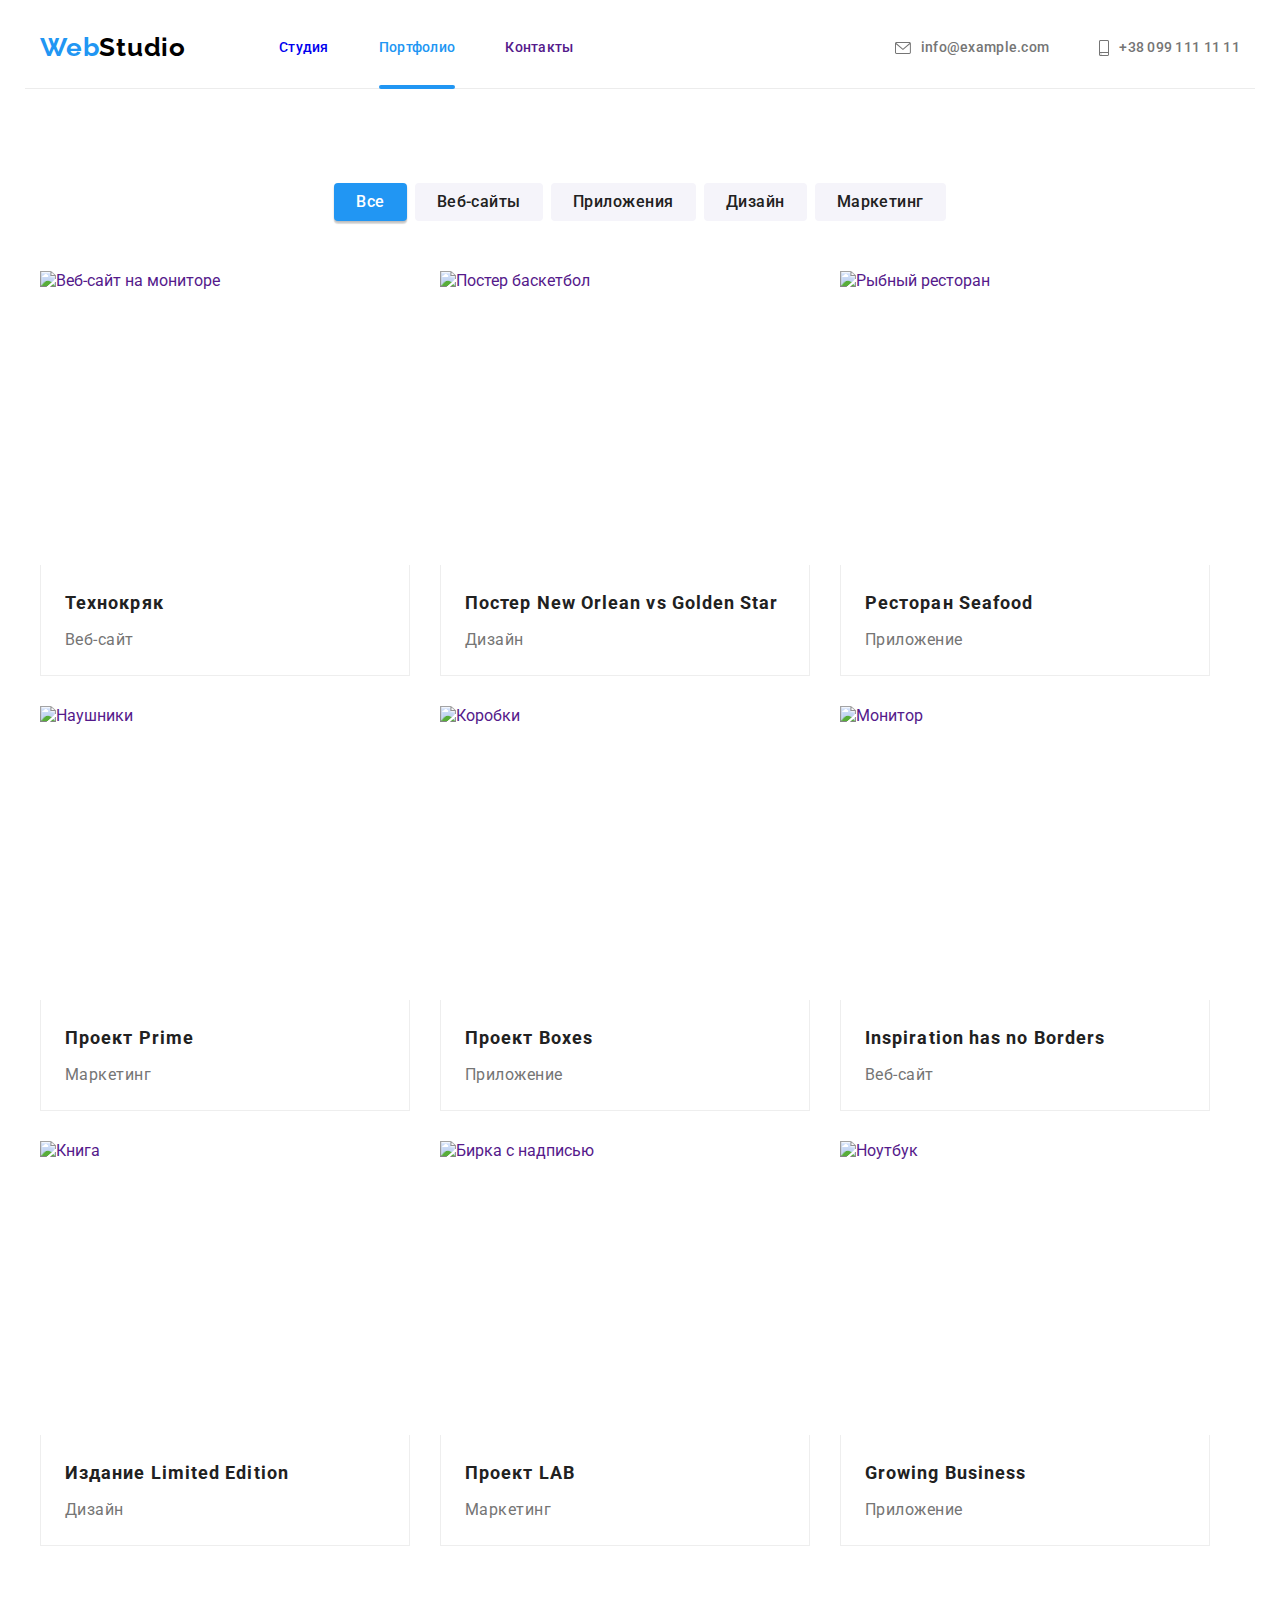
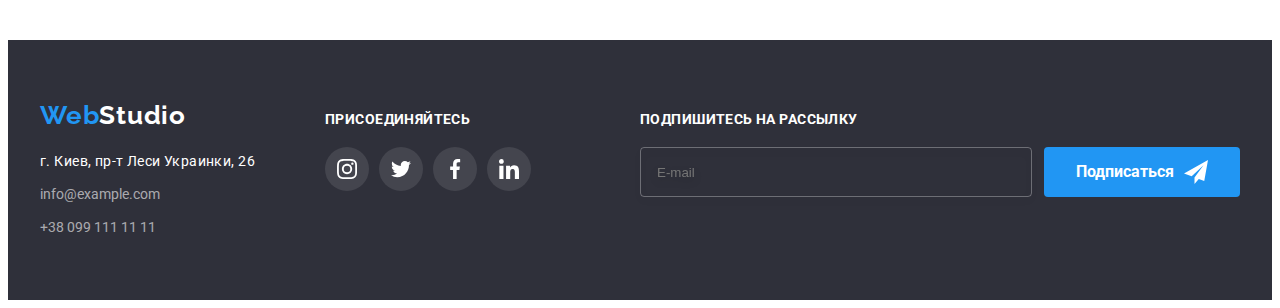
==== portfolio.html @ f3c820cf "add img portfolio" ====
<!DOCTYPE html>
<html lang="ru">
  <head>
    <meta charset="UTF-8" />
    <meta http-equiv="X-UA-Compatible" content="IE=edge" />
    <meta name="viewport" content="width=device-width, initial-scale=1.0" />
    <title>Студия</title>
    <link rel="preconnect" href="https://fonts.googleapis.com" />
    <link rel="preconnect" href="https://fonts.gstatic.com" crossorigin />
    <link
      href="https://fonts.googleapis.com/css2?family=Raleway:wght@700&family=Roboto:wght@400;500;700;900&display=swap"
      rel="stylesheet"
    />
    <link
      rel="stylesheet"
      href="https://cdnjs.cloudflare.com/ajax/libs/modern-normalize/1.1.0/modern-normalize.min.css"
      integrity="sha512-wpPYUAdjBVSE4KJnH1VR1HeZfpl1ub8YT/NKx4PuQ5NmX2tKuGu6U/JRp5y+Y8XG2tV+wKQpNHVUX03MfMFn9Q=="
      crossorigin="anonymous"
      referrerpolicy="no-referrer"
    />
    <link rel="stylesheet" href="./css/main.min.css" />
  </head>
  <body>
    <!-- Header -->

    <header class="header">
      <div class="container header__container">
        <nav class="navigation">
          <a class="logo logo__header link" href=""
            >Web<span class="logo__header--black">Studio</span></a
          >
          <ul class="navigation__list">
            <li class="navigation__item">
              <a class="navigation__link" href="./index.html">Студия</a>
            </li>
            <li class="navigation__item">
              <a class="navigation__link current" href="">Портфолио</a>
            </li>
            <li class="navigation__item"><a class="navigation__link" href="">Контакты</a></li>
          </ul>
        </nav>
        <ul class="contacts list">
          <li class="contacts__item">
            <a class="contacts__link" href="mailto:info@example.com">
              <svg class="contacts__icon" width="16" height="12">
                <use href="./images/sprite.svg#envelope"></use>
              </svg>
              info@example.com</a
            >
          </li>
          <li class="contacts__item">
            <a class="contacts__link" href="tel:+380991111111">
              <svg class="contacts__icon" width="10" height="16">
                <use href="./images/sprite.svg#smartphone"></use>
              </svg>
              +38 099 111 11 11</a
            >
          </li>
        </ul>
        <div class="wrap-mob-menu">
          <svg class="open_mob_menu" width="40" height="40">
            <use href="./images/sprite.svg#open_mob_menu"></use>
          </svg>
        </div>
      </div>
    </header>
    <main>
      <!-- Portfolio -->

      <section class="portfolio section">
        <div class="container">
          <ul class="list list-filter">
            <li class="item"><button class="btn current" type="button">Все</button></li>
            <li class="item"><button class="btn" type="button">Веб-сайты</button></li>
            <li class="item"><button class="btn" type="button">Приложения</button></li>
            <li class="item"><button class="btn" type="button">Дизайн</button></li>
            <li class="item"><button class="btn" type="button">Маркетинг</button></li>
          </ul>
          <ul class="list portfolio-group">
            <li class="item">
              <a class="link" href="">
                <div class="card-overlay">
                  <img
                    src="./images/portfolio-img/tehnokrak.jpg"
                    alt="Веб-сайт на мониторе"
                    width="370"
                    height="294"
                  />
                  <div class="text-overlay">
                    <p class="paragraph">
                      Ресурс предлагает комплексные предложения с разным уровнем функционала и
                      сервисов. Все это позволит посетителю получить исчерпывающие сведения <br />о
                      компании или частном лице.
                    </p>
                  </div>
                </div>
                <div class="subtext">
                  <h3 class="subtitle">Технокряк</h3>
                  <p class="text">Веб-сайт</p>
                </div>
              </a>
            </li>
            <li class="item">
              <a class="link" href="">
                <div class="card-overlay">
                  <img
                    src="./images/portfolio-img/bascet.jpg"
                    alt="Постер баскетбол"
                    width="370"
                    height="294"
                  />
                  <div class="text-overlay">
                    <p class="paragraph">
                      Ресурс предлагает комплексные предложения с разным уровнем функционала и
                      сервисов. Все это позволит посетителю получить исчерпывающие сведения <br />о
                      компании или частном лице.
                    </p>
                  </div>
                </div>
                <div class="subtext">
                  <h3 class="subtitle">Постер <span lang="en">New Orlean vs Golden Star</span></h3>
                  <p class="text">Дизайн</p>
                </div>
              </a>
            </li>
            <li class="item">
              <a class="link" href="">
                <div class="card-overlay">
                  <img
                    src="./images/portfolio-img/seafood.jpg"
                    alt="Рыбный ресторан"
                    width="370"
                    height="294"
                  />
                  <div class="text-overlay">
                    <p class="paragraph">
                      Ресурс предлагает комплексные предложения с разным уровнем функционала и
                      сервисов. Все это позволит посетителю получить исчерпывающие сведения <br />о
                      компании или частном лице.
                    </p>
                  </div>
                </div>
                <div class="subtext">
                  <h3 class="subtitle">Ресторан <span lang="en">Seafood</span></h3>
                  <p class="text">Приложение</p>
                </div>
              </a>
            </li>
            <li class="item">
              <a class="link" href="">
                <div class="card-overlay">
                  <img
                    src="./images/portfolio-img/prime.jpg"
                    alt="Наушники"
                    width="370"
                    height="294"
                  />
                  <div class="text-overlay">
                    <p class="paragraph">
                      Ресурс предлагает комплексные предложения с разным уровнем функционала и
                      сервисов. Все это позволит посетителю получить исчерпывающие сведения <br />о
                      компании или частном лице.
                    </p>
                  </div>
                </div>
                <div class="subtext">
                  <h3 class="subtitle">Проект <span lang="en">Prime</span></h3>
                  <p class="text">Маркетинг</p>
                </div>
              </a>
            </li>
            <li class="item">
              <a class="link" href="">
                <div class="card-overlay">
                  <img
                    src="./images/portfolio-img/boxes.jpg"
                    alt="Коробки"
                    width="370"
                    height="294"
                  />
                  <div class="text-overlay">
                    <p class="paragraph">
                      Ресурс предлагает комплексные предложения с разным уровнем функционала и
                      сервисов. Все это позволит посетителю получить исчерпывающие сведения <br />о
                      компании или частном лице.
                    </p>
                  </div>
                </div>
                <div class="subtext">
                  <h3 class="subtitle">Проект <span lang="en">Boxes</span></h3>
                  <p class="text">Приложение</p>
                </div>
              </a>
            </li>
            <li class="item">
              <a class="link" href="">
                <div class="card-overlay">
                  <img
                    src="./images/portfolio-img/inspiration.jpg"
                    alt="Монитор"
                    width="370"
                    height="294"
                  />
                  <div class="text-overlay">
                    <p class="paragraph">
                      Ресурс предлагает комплексные предложения с разным уровнем функционала и
                      сервисов. Все это позволит посетителю получить исчерпывающие сведения <br />о
                      компании или частном лице.
                    </p>
                  </div>
                </div>
                <div class="subtext">
                  <h3 class="subtitle" lang="en">Inspiration has no Borders</h3>
                  <p class="text">Веб-сайт</p>
                </div>
              </a>
            </li>
            <li class="item">
              <a class="link" href="">
                <div class="card-overlay">
                  <img
                    src="./images/portfolio-img/limited.jpg"
                    alt="Книга"
                    width="370"
                    height="294"
                  />
                  <div class="text-overlay">
                    <p class="paragraph">
                      Ресурс предлагает комплексные предложения с разным уровнем функционала и
                      сервисов. Все это позволит посетителю получить исчерпывающие сведения <br />о
                      компании или частном лице.
                    </p>
                  </div>
                </div>
                <div class="subtext">
                  <h3 class="subtitle">Издание <span lang="en">Limited Edition</span></h3>
                  <p class="text">Дизайн</p>
                </div>
              </a>
            </li>
            <li class="item">
              <a class="link" href="">
                <div class="card-overlay">
                  <img
                    src="./images/portfolio-img/lab.jpg"
                    alt="Бирка с надписью"
                    width="370"
                    height="294"
                  />
                  <div class="text-overlay">
                    <p class="paragraph">
                      Ресурс предлагает комплексные предложения с разным уровнем функционала и
                      сервисов. Все это позволит посетителю получить исчерпывающие сведения <br />о
                      компании или частном лице.
                    </p>
                  </div>
                </div>
                <div class="subtext">
                  <h3 class="subtitle">Проект <span lang="en">LAB</span></h3>
                  <p class="text">Маркетинг</p>
                </div>
              </a>
            </li>
            <li class="item">
              <a class="link" href="">
                <div class="card-overlay">
                  <img
                    src="./images/portfolio-img/growing.jpg"
                    alt="Ноутбук"
                    width="370"
                    height="294"
                  />
                  <div class="text-overlay">
                    <p class="paragraph">
                      Ресурс предлагает комплексные предложения с разным уровнем функционала и
                      сервисов. Все это позволит посетителю получить исчерпывающие сведения <br />о
                      компании или частном лице.
                    </p>
                  </div>
                </div>
                <div class="subtext">
                  <h3 class="subtitle" lang="en">Growing Business</h3>
                  <p class="text">Приложение</p>
                </div>
              </a>
            </li>
          </ul>
        </div>
      </section>
    </main>

    <!-- Footer -->

    <footer class="bottom">
      <div class="container wrap-footer">
        <div class="tablet-container">
          <div class="container-footer">
            <a class="logo link" href="">Web<span class="logo__bottom--white">Studio</span></a>
            <address class="address">
              <p class="text">г. Киев, пр-т Леси Украинки, 26</p>
              <ul class="list">
                <li class="item">
                  <a class="link" href="mailto:info@example.com">info@example.com</a><br />
                </li>
                <li class="item"><a class="link" href="tel:+380991111111">+38 099 111 11 11</a></li>
              </ul>
            </address>
          </div>
          <div class="join">
            <h3 class="text">присоединяйтесь</h3>
            <ul class="socials list">
              <li class="socials-item">
                <a
                  class="socials-link link"
                  href=""
                  target="_blank"
                  rel="noopener noreferrer"
                  aria-label="иконка Instagram"
                >
                  <svg class="socials-icon" width="20" height="20">
                    <use href="./images/sprite.svg#instagram"></use>
                  </svg>
                </a>
              </li>
              <li class="socials-item">
                <a
                  class="socials-link link"
                  href=""
                  target="_blank"
                  rel="noopener noreferrer"
                  aria-label="иконка Twitter"
                >
                  <svg class="socials-icon" width="20" height="20">
                    <use href="./images/sprite.svg#twitter"></use>
                  </svg>
                </a>
              </li>
              <li class="socials-item">
                <a
                  class="socials-link link"
                  href=""
                  target="_blank"
                  rel="noopener noreferrer"
                  aria-label="иконка Facebook"
                >
                  <svg class="socials-icon" width="20" height="20">
                    <use href="./images/sprite.svg#facebook"></use>
                  </svg>
                </a>
              </li>
              <li class="socials-item">
                <a
                  class="socials-link link"
                  href=""
                  target="_blank"
                  rel="noopener noreferrer"
                  aria-label="иконка Linkedin"
                >
                  <svg class="socials-icon" width="20" height="20">
                    <use href="./images/sprite.svg#linkedin"></use>
                  </svg>
                </a>
              </li>
            </ul>
          </div>
        </div>
        <form class="subscription">
          <div class="subscription-group">
            <label for="form-footer-email"
              ><span class="subscription-title">Подпишитесь на рассылку</span></label
            >
            <div class="form-wrap">
              <input
                class="subscription-input"
                type="email"
                name="form-footer-email"
                id="form-footer-email"
                placeholder="E-mail"
              />
              <button class="btn footer-btn" type="submit">
                Подписаться
                <svg class="footer-icon" width="24" height="24">
                  <use href="./images/sprite.svg#send"></use>
                </svg>
              </button>
            </div>
          </div>
        </form>
      </div>
    </footer>
  </body>
</html>
---- css/main.min.css ----
:root{--main-text-color: #212121;--second-text-color: #757575;--footer-text-color: rgba(255, 255, 255, 0.6);--bg-color: #FFFFFF;--hero-bg-color: #2F303A;--footer-bg-color: #2F303A;--bg-color-cards: #F5F4FA;--hero-btn-color: #FFFFFF;--text-btn-color-hover: #FFFFFF;--accent-color: #2196F3;--color-icons: #AFB1B8;--time-func: 250ms cubic-bezier(0.4, 0, 0.2, 1)}.visually-hidden{position:absolute;white-space:nowrap;width:1px;height:1px;overflow:hidden;border:0;padding:0;clip:rect(0 0 0 0);-webkit-clip-path:inset(50%);clip-path:inset(50%);margin:-1px}body{color:var(--main-text-color);background-color:var(--bg-color);font-family:'Roboto', sans-serif}@media screen and (max-width: 1279.98px){.section{padding-top:60px;padding-bottom:60px}}@media screen and (min-width: 1280px){.section{padding-top:94px;padding-bottom:94px}}.container{padding-left:15px;padding-right:15px;margin:0 auto}@media screen and (min-width: 480px){.container{width:480px}}@media screen and (min-width: 768px){.container{width:768px}}@media screen and (min-width: 1280px){.container{width:1200px}}h1,h2,h3,h4,h5,h6,p,ul{margin:0;padding:0}a,.link{text-decoration:none}ul{list-style:none}img{display:block;max-width:100%;height:auto}.logo{display:block;color:var(--accent-color);font-family:'Raleway', sans-serif;font-weight:700;font-size:26px;letter-spacing:0.03em}@media screen and (max-width: 767.98px){.logo{font-size:24px}}.logo__header{padding:24px 0;margin-right:93px}@media screen and (max-width: 767.98px){.logo__header{padding:16px 0;margin-right:0}}.logo__header--black{color:#000000}.logo__bottom--white{color:#FFFFFF}.btn{display:block;margin:0 auto;padding:10px 32px;color:var(--hero-btn-color);background-color:var(--accent-color);font-family:inherit;font-weight:700;font-size:16px;line-height:1.88;border:none;border-radius:4px;cursor:pointer;-webkit-transition:background-color var(--time-func);transition:background-color var(--time-func)}.btn:hover,.btn:focus{background-color:#188CE8}.portfolio .btn{padding:6px 22px;color:currentColor;font-family:inherit;background-color:#F5F4FA;font-weight:500;font-size:16px;line-height:1.62;letter-spacing:0.03em;border:none;border-radius:4px;-webkit-transition:background-color var(--time-func),color var(--time-func),-webkit-box-shadow var(--time-func);transition:background-color var(--time-func),color var(--time-func),-webkit-box-shadow var(--time-func);transition:background-color var(--time-func),color var(--time-func),box-shadow var(--time-func);transition:background-color var(--time-func),color var(--time-func),box-shadow var(--time-func),-webkit-box-shadow var(--time-func)}.portfolio .btn:hover,.portfolio .btn:focus,.btn.current{color:var(--text-btn-color-hover);background-color:var(--accent-color);cursor:pointer;-webkit-box-shadow:0px 3px 1px rgba(0,0,0,0.1),0px 1px 2px rgba(0,0,0,0.08),0px 2px 2px rgba(0,0,0,0.12);box-shadow:0px 3px 1px rgba(0,0,0,0.1),0px 1px 2px rgba(0,0,0,0.08),0px 2px 2px rgba(0,0,0,0.12)}.backdrop{position:fixed;top:0;left:0;width:100%;height:100%;background:rgba(0,0,0,0.2);z-index:10;-webkit-transition:opacity var(--time-func),visibility var(--time-func);transition:opacity var(--time-func),visibility var(--time-func)}.backdrop.is-hidden{opacity:0;pointer-events:none;visibility:hidden}.backdrop.is-hidden .modal-wrapper{-webkit-transform:translate(-50%, -50%) scale(0.8);transform:translate(-50%, -50%) scale(0.8)}.backdrop .modal-wrapper{position:absolute;top:50%;left:50%;width:528px;height:581px;padding:40px;background-color:#FFFFFF;-webkit-box-shadow:0px 1px 3px rgba(0,0,0,0.12),0px 1px 1px rgba(0,0,0,0.14),0px 2px 1px rgba(0,0,0,0.2);box-shadow:0px 1px 3px rgba(0,0,0,0.12),0px 1px 1px rgba(0,0,0,0.14),0px 2px 1px rgba(0,0,0,0.2);border-radius:4px;-webkit-transform:translate(-50%, -50%) scale(1);transform:translate(-50%, -50%) scale(1);-webkit-transition:-webkit-transform var(--time-func);transition:-webkit-transform var(--time-func);transition:transform var(--time-func);transition:transform var(--time-func), -webkit-transform var(--time-func)}.modal-btn{position:absolute;top:8px;right:8px;display:-webkit-box;display:-ms-flexbox;display:flex;-webkit-box-align:center;-ms-flex-align:center;align-items:center;-webkit-box-pack:center;-ms-flex-pack:center;justify-content:center;padding:0;width:30px;height:30px;border-radius:50%;border:1px solid rgba(0,0,0,0.1);background-color:#FFFFFF;cursor:pointer;-webkit-transition:color var(--time-func);transition:color var(--time-func)}.modal-btn:hover,.modal-btn:focus{color:var(--accent-color)}.icon-close{fill:currentColor}.form-title{display:-webkit-box;display:-ms-flexbox;display:flex;-webkit-box-pack:center;-ms-flex-pack:center;justify-content:center;font-weight:700;font-size:20px;line-height:1.15;letter-spacing:0.03em;margin-bottom:12px}.form-modal-group{display:block;position:relative;margin-bottom:10px}.icon-wrapper{position:relative}.form-icon{position:absolute;top:50%;left:12px;top:11px;fill:currentColor;pointer-events:none}.form-modal-label{display:block;margin-bottom:4px;font-weight:400;font-size:12px;line-height:1.17;letter-spacing:0.01em;color:var(--second-text-color)}.form-modal-comment{display:block;margin-bottom:20px}.form-modal-input,.form-modal-textarea{width:100%;height:40px;padding-left:32px;padding-right:10px;border:1px solid rgba(33,33,33,0.2);border-radius:4px;-webkit-transition:border-color var(--time-func);transition:border-color var(--time-func)}.form-modal-input:hover,.form-modal-input:focus,.form-modal-textarea:hover,.form-modal-textarea:focus{border-color:var(--accent-color);cursor:pointer;outline:transparent}.form-modal-input:hover+.form-icon,.form-modal-textarea:hover+.form-icon{fill:var(--accent-color)}.form-modal-input+.form-icon,.form-modal-textarea+.form-icon{-webkit-transition:fill var(--time-func);transition:fill var(--time-func)}.form-modal-textarea{height:120px;resize:none;padding:12px 16px}.form-modal-textarea::-webkit-input-placeholder{font-weight:400;font-size:14px;line-height:1.14;letter-spacing:0.01em;color:rgba(117,117,117,0.5)}.form-modal-textarea:-ms-input-placeholder{font-weight:400;font-size:14px;line-height:1.14;letter-spacing:0.01em;color:rgba(117,117,117,0.5)}.form-modal-textarea::-ms-input-placeholder{font-weight:400;font-size:14px;line-height:1.14;letter-spacing:0.01em;color:rgba(117,117,117,0.5)}.form-modal-textarea::placeholder{font-weight:400;font-size:14px;line-height:1.14;letter-spacing:0.01em;color:rgba(117,117,117,0.5)}.checkbox-group{display:-webkit-box;display:-ms-flexbox;display:flex;margin-bottom:30px;-webkit-box-align:center;-ms-flex-align:center;align-items:center;-webkit-box-pack:center;-ms-flex-pack:center;justify-content:center;cursor:pointer}.form-modal-agree{font-weight:400;font-size:14px;line-height:1.71;letter-spacing:0.03em;color:var(--second-text-color);cursor:pointer}.custom-check{width:16px;height:15px;display:-webkit-box;display:-ms-flexbox;display:flex;-webkit-box-align:center;-ms-flex-align:center;align-items:center;-webkit-box-pack:center;-ms-flex-pack:center;justify-content:center;margin-right:7px;outline:2px solid var(--main-text-color);outline-offset:-2px;border-radius:4px;-webkit-transition:background-color var(--time-func),outline var(--time-func);transition:background-color var(--time-func),outline var(--time-func)}.check-standard+.custom-check .check-icon{opacity:0;-webkit-transition:opacity var(--time-func);transition:opacity var(--time-func);fill:#FFFFFF}.check-standard:checked+.custom-check{background-color:var(--accent-color);outline-color:var(--accent-color)}.check-standard:checked+.custom-check .check-icon{opacity:1}.check-standard:focus+.custom-check{outline-color:var(--accent-color)}.check-standard:focus:checked+.custom-check{outline-color:var(--main-text-color)}.agree-href{color:var(--accent-color);-webkit-text-decoration-line:underline;text-decoration-line:underline}.modal-form .form-btn{padding:10px 55px}.socials{display:-webkit-box;display:-ms-flexbox;display:flex;-webkit-box-pack:center;-ms-flex-pack:center;justify-content:center;-webkit-box-align:center;-ms-flex-align:center;align-items:center}.socials-link{display:-webkit-box;display:-ms-flexbox;display:flex;-webkit-box-align:center;-ms-flex-align:center;align-items:center;-webkit-box-pack:center;-ms-flex-pack:center;justify-content:center;width:44px;height:44px;border-radius:50%;color:var(--color-icons);-webkit-transition:color var(--time-func),background-color var(--time-func);transition:color var(--time-func),background-color var(--time-func)}.socials-link:hover,.socials-link:focus{color:var(--text-btn-color-hover);background-color:var(--accent-color)}.socials-icon{fill:currentColor}.socials-item:not(:last-child){margin-right:10px}.navigation,.contacts{display:-webkit-box;display:-ms-flexbox;display:flex}.navigation__list{display:-webkit-box;display:-ms-flexbox;display:flex;padding-left:0;-webkit-box-align:center;-ms-flex-align:center;align-items:center}@media screen and (max-width: 767.98px){.navigation__list{display:none}}.header__container{display:-webkit-box;display:-ms-flexbox;display:flex;border-bottom:1px solid #ECECEC}.navigation__item,.contacts__item{display:block;padding:32px 0;margin:0;color:currentColor;font-weight:500;font-size:14px;line-height:1.14;letter-spacing:0.02em;-webkit-transition:color var(--time-func);transition:color var(--time-func)}.navigation__item:not(:last-child){margin-right:50px}.contacts{margin-left:auto;-webkit-box-align:center;-ms-flex-align:center;align-items:center}@media screen and (max-width: 767.98px){.contacts{display:none}}@media screen and (min-width: 768px) and (max-width: 1279.98px){.contacts{display:block;padding:15px 0}}@media screen and (min-width: 1280px){.contacts__item:first-child{margin-right:50px}}.navigation__link:hover,.navigation__link:focus,.contacts__link:hover,.contacts__link:focus{color:var(--accent-color)}.navigation__item:hover .navigation__link{color:var(--accent-color)}.navigation__item{position:relative}.navigation__link.current{color:var(--accent-color)}.navigation__link.current::after{display:block;content:'';width:100%;height:4px;border-radius:2px;position:absolute;left:0;bottom:-1px;background-color:var(--accent-color)}.contacts__link{display:-webkit-box;display:-ms-flexbox;display:flex;-webkit-box-align:center;-ms-flex-align:center;align-items:center;color:var(--second-text-color)}.contacts__icon{fill:currentColor;margin-right:10px}@media screen and (max-width: 767.98px){.wrap-mob-menu{display:-webkit-box;display:-ms-flexbox;display:flex;-webkit-box-pack:center;-ms-flex-pack:center;justify-content:center;-webkit-box-align:center;-ms-flex-align:center;align-items:center;margin-left:auto}}@media screen and (min-width: 768px){.wrap-mob-menu{display:none}}@media screen and (min-width: 768px) and (max-width: 1279.98px){.wrap-mob-menu{display:none}}@media screen and (min-width: 768px) and (max-width: 1279.98px){.contacts__item{font-size:12px;line-height:1.16;padding:5px 0}}.hero{padding:118px 0;background-color:var(--hero-bg-color);background-repeat:no-repeat;background-position:center;background-size:cover;background-image:-webkit-gradient(linear, left top, left bottom, from(rgba(47,48,58,0.4)), to(rgba(47,48,58,0.4))),url(../images/mainpage-img/main-bg_small.jpg);background-image:linear-gradient(rgba(47,48,58,0.4), rgba(47,48,58,0.4)),url(../images/mainpage-img/main-bg_small.jpg)}@media (min-device-pixel-ratio: 2), (-webkit-min-device-pixel-ratio: 2), (min-resolution: 192dpi), (min-resolution: 2dppx){.hero{background-image:-webkit-gradient(linear, left top, left bottom, from(rgba(47,48,58,0.4)), to(rgba(47,48,58,0.4))),url(../images/mainpage-img/main-bg_small@2x.jpg);background-image:linear-gradient(rgba(47,48,58,0.4), rgba(47,48,58,0.4)),url(../images/mainpage-img/main-bg_small@2x.jpg)}}@media screen and (min-width: 768px){.hero{background-image:-webkit-gradient(linear, left top, left bottom, from(rgba(47,48,58,0.4)), to(rgba(47,48,58,0.4))),url(../images/mainpage-img/main-bg_middle.jpg);background-image:linear-gradient(rgba(47,48,58,0.4), rgba(47,48,58,0.4)),url(../images/mainpage-img/main-bg_middle.jpg)}}@media screen and (min-width: 768px) and (min-device-pixel-ratio: 2), screen and (min-width: 768px) and (-webkit-min-device-pixel-ratio: 2), screen and (min-width: 768px) and (min-resolution: 192dpi), screen and (min-width: 768px) and (min-resolution: 2dppx){.hero{background-image:-webkit-gradient(linear, left top, left bottom, from(rgba(47,48,58,0.4)), to(rgba(47,48,58,0.4))),url(../images/mainpage-img/main-bg_middle@2x.jpg);background-image:linear-gradient(rgba(47,48,58,0.4), rgba(47,48,58,0.4)),url(../images/mainpage-img/main-bg_middle@2x.jpg)}}@media screen and (min-width: 1280px){.hero{padding:200px 0;max-width:1600px;max-height:600px;background-image:-webkit-gradient(linear, left top, left bottom, from(rgba(47,48,58,0.4)), to(rgba(47,48,58,0.4))),url(../images/mainpage-img/main-bg_large.jpg);background-image:linear-gradient(rgba(47,48,58,0.4), rgba(47,48,58,0.4)),url(../images/mainpage-img/main-bg_large.jpg)}}@media screen and (min-width: 1280px) and (min-device-pixel-ratio: 2), screen and (min-width: 1280px) and (-webkit-min-device-pixel-ratio: 2), screen and (min-width: 1280px) and (min-resolution: 192dpi), screen and (min-width: 1280px) and (min-resolution: 2dppx){.hero{background-image:-webkit-gradient(linear, left top, left bottom, from(rgba(47,48,58,0.4)), to(rgba(47,48,58,0.4))),url(../images/mainpage-img/main-bg_large@2x.jpg);background-image:linear-gradient(rgba(47,48,58,0.4), rgba(47,48,58,0.4)),url(../images/mainpage-img/main-bg_large@2x.jpg)}}.hero .title{max-width:360px;margin:0 auto;margin-bottom:30px;color:#ffffff;text-transform:uppercase;font-weight:900;font-size:26px;line-height:1.62;text-align:center;letter-spacing:0.06em}@media screen and (min-width: 1280px){.hero .title{max-width:696px;font-size:44px;line-height:1.36}}@media screen and (min-width: 768px){.peculiarities__group{display:-webkit-box;display:-ms-flexbox;display:flex;margin:-15px}}@media screen and (min-width: 768px) and (max-width: 1279.98px){.peculiarities__group{-ms-flex-wrap:wrap;flex-wrap:wrap}}@media screen and (max-width: 767.98px){.peculiarities__item:not(:last-child){margin-bottom:30px}}@media screen and (min-width: 480px){.peculiarities__item{width:100%}}@media screen and (min-width: 768px){.peculiarities__item{-ms-flex-preferred-size:calc((100% - 4 * 15px) / 2);flex-basis:calc((100% - 4 * 15px) / 2);margin:15px}}.peculiarities__title{margin-bottom:10px;font-weight:700;font-size:14px;line-height:1.14;letter-spacing:0.03em;text-transform:uppercase}@media screen and (max-width: 767.98px){.peculiarities__title{text-align:center}}.peculiarities__text{color:var(--second-text-color);font-size:14px;line-height:1.71;letter-spacing:0.03em}.peculiarities__icon-container{display:-webkit-box;display:-ms-flexbox;display:flex;-webkit-box-align:center;-ms-flex-align:center;align-items:center;-webkit-box-pack:center;-ms-flex-pack:center;justify-content:center;height:120px;background-color:var(--bg-color-cards);margin-bottom:30px;border-radius:4px}.what-doing{padding-top:0}@media screen and (max-width: 1279.98px){.what-doing{display:none}}.what-doing__group{display:-webkit-box;display:-ms-flexbox;display:flex}.what-doing__img{display:block;max-width:100%;height:auto}.what-doing__item{position:relative}.what-doing__item:not(:last-child){margin-right:30px}.what-doing__title{margin-bottom:50px;font-weight:700;font-size:36px;line-height:1.17;text-align:center;letter-spacing:0.03em}.what-doing__label{display:-webkit-box;display:-ms-flexbox;display:flex;position:absolute;-webkit-box-pack:center;-ms-flex-pack:center;justify-content:center;width:100%;left:0;bottom:0;font-weight:700;font-size:14px;line-height:1.14;letter-spacing:0.03em;text-transform:uppercase;color:#FFFFFF;padding:27px 0;background:rgba(47,48,58,0.8)}.team{background-color:var(--bg-color-cards)}@media screen and (min-width: 768px){.team-group{display:-webkit-box;display:-ms-flexbox;display:flex;-ms-flex-wrap:wrap;flex-wrap:wrap;margin:-15px}}.team-group .item{background-color:#ffffff;border-radius:0px 0px 4px 4px;-webkit-box-shadow:0px 1px 3px rgba(0,0,0,0.12),0px 1px 1px rgba(0,0,0,0.14),0px 2px 1px rgba(0,0,0,0.2);box-shadow:0px 1px 3px rgba(0,0,0,0.12),0px 1px 1px rgba(0,0,0,0.14),0px 2px 1px rgba(0,0,0,0.2)}@media screen and (max-width: 767.98px){.team-group .item:not(:last-child){margin-bottom:60px}}@media screen and (min-width: 768px){.team-group .item{-ms-flex-preferred-size:calc((100% - 4 * 15px) / 2);flex-basis:calc((100% - 4 * 15px) / 2);margin:15px}}@media screen and (min-width: 1280px){.team-group .item{-ms-flex-preferred-size:calc((100% - 8 * 15px) / 4);flex-basis:calc((100% - 8 * 15px) / 4);margin:15px}}.team .title,.customers__title{font-weight:700;font-size:28px;line-height:1.17;text-align:center;letter-spacing:0.03em;margin-bottom:30px}@media screen and (min-width: 1280px){.team .title,.customers__title{font-size:36px;margin-bottom:50px}}.team .subtitle{margin-bottom:10px;font-weight:500;font-size:16px;line-height:1.19;text-align:center;letter-spacing:0.03em}.team .text{color:var(--second-text-color);font-size:16px;text-align:center;line-height:1.19;margin-bottom:16px}.team .subtext{padding:30px 15px}@media screen and (max-width: 1279.98px){.team .subtext{padding-bottom:24px}}.customers__list{display:-webkit-box;display:-ms-flexbox;display:flex;margin:-15px}@media screen and (max-width: 1279.98px){.customers__list{-ms-flex-wrap:wrap;flex-wrap:wrap}}.customers__item{height:92px;-ms-flex-preferred-size:calc((100% - 4 * 15px) / 2);flex-basis:calc((100% - 4 * 15px) / 2);margin:15px}@media screen and (min-width: 768px){.customers__item{-ms-flex-preferred-size:calc((100% - 6 * 15px) / 3);flex-basis:calc((100% - 6 * 15px) / 3)}}.customers__link{width:100%;height:100%;display:-webkit-box;display:-ms-flexbox;display:flex;-webkit-box-align:center;-ms-flex-align:center;align-items:center;-webkit-box-pack:center;-ms-flex-pack:center;justify-content:center;border:1px solid var(--color-icons);border-radius:4px;color:var(--color-icons);-webkit-transition:color var(--time-func),border-color var(--time-func);transition:color var(--time-func),border-color var(--time-func)}.customers__link:hover,.customers__link:focus{color:var(--accent-color);border-color:var(--accent-color)}.customers__icon{fill:currentColor}.bottom{background-color:var(--footer-bg-color);padding:60px 0}.bottom .logo{margin-bottom:20px}@media screen and (max-width: 1279.98px){.bottom .logo{text-align:center}}.bottom .text{margin-bottom:9px;color:#FFFFFF;font-size:14px;line-height:1.71;letter-spacing:0.03em}.address{font-style:normal}@media screen and (max-width: 1279.98px){.address .text{text-align:center}.address .item{text-align:center}}.address .item:first-child{margin-bottom:9px}.address .link{color:var(--footer-text-color);font-size:14px;line-height:1.7;-webkit-transition:color var(--time-func);transition:color var(--time-func)}.address .link:hover,.address .link:focus{color:var(--accent-color)}@media screen and (max-width: 1279.98px){.container-footer{margin-bottom:60px}}@media screen and (min-width: 1280px){.container-footer{margin-right:70px}}@media screen and (min-width: 768px){.tablet-container{display:-webkit-box;display:-ms-flexbox;display:flex;-ms-flex-pack:distribute;justify-content:space-around;-webkit-box-align:baseline;-ms-flex-align:baseline;align-items:baseline}}@media screen and (max-width: 1279.98px){.join{margin-bottom:60px}}@media screen and (min-width: 1280px){.join{margin-right:auto}}@media screen and (min-width: 1280px){.wrap-footer{display:-webkit-box;display:-ms-flexbox;display:flex;-webkit-box-align:baseline;-ms-flex-align:baseline;align-items:baseline;-webkit-box-pack:justify;-ms-flex-pack:justify;justify-content:space-between}}.join .text,.subscription-title{font-weight:700;font-size:14px;line-height:16px;letter-spacing:0.03em;text-transform:uppercase;margin-bottom:20px;color:#FFFFFF}@media screen and (max-width: 1279.98px){.join .text,.subscription-title{text-align:center}}.bottom .socials-link{background-color:rgba(255,255,255,0.1);color:#FFFFFF;-webkit-transition:background-color var(--time-func);transition:background-color var(--time-func)}.bottom .socials-link:hover,.bottom .socials-link:focus{background-color:var(--accent-color)}.subscription-title{display:block}@media screen and (min-width: 1280px){.form-wrap{display:-webkit-box;display:-ms-flexbox;display:flex}}.subscription-input{padding:15px 16px;width:100%;background-color:transparent;color:#FFFFFF;border:1px solid rgba(255,255,255,0.3);-webkit-filter:drop-shadow(0px 4px 4px rgba(0,0,0,0.15));filter:drop-shadow(0px 4px 4px rgba(0,0,0,0.15));border-radius:4px}@media screen and (max-width: 1279.98px){.subscription-input{margin-bottom:20px}}@media screen and (min-width: 768px) and (max-width: 1279.98px){.subscription-input{width:450px;display:block;margin-left:auto;margin-right:auto}}@media screen and (min-width: 1280px){.subscription-input{width:358px;margin-right:12px;margin-bottom:0}}.footer-btn{display:-webkit-box;display:-ms-flexbox;display:flex;-webkit-box-align:center;-ms-flex-align:center;align-items:center}.footer-icon{margin-left:10px;fill:currentColor}.list-filter{display:-webkit-box;display:-ms-flexbox;display:flex;-webkit-box-align:center;-ms-flex-align:center;align-items:center;-webkit-box-pack:center;-ms-flex-pack:center;justify-content:center;margin-bottom:50px}.list-filter .item:not(:last-child){margin-right:8px}.portfolio-group{display:-webkit-box;display:-ms-flexbox;display:flex;-ms-flex-wrap:wrap;flex-wrap:wrap}.portfolio-group .item{width:370px}.portfolio-group .item:not(:nth-child(3n)){margin-right:30px}.portfolio-group .item:nth-child(-n+6){margin-bottom:30px}.portfolio-group img{display:block;max-width:100%;height:auto}.portfolio-group .link{display:block;-webkit-transition:-webkit-box-shadow var(--time-func);transition:-webkit-box-shadow var(--time-func);transition:box-shadow var(--time-func);transition:box-shadow var(--time-func), -webkit-box-shadow var(--time-func)}.portfolio-group .link:hover,.portfolio-group .link:focus{-webkit-box-shadow:0px 1px 1px rgba(0,0,0,0.12),0px 4px 4px rgba(0,0,0,0.06),1px 4px 6px rgba(0,0,0,0.16);box-shadow:0px 1px 1px rgba(0,0,0,0.12),0px 4px 4px rgba(0,0,0,0.06),1px 4px 6px rgba(0,0,0,0.16)}.portfolio-group .link:hover .text-overlay,.portfolio-group .link:focus .text-overlay{-webkit-transform:translateY(-100%);transform:translateY(-100%)}.portfolio .subtext{padding:20px 24px;border:1px solid #EEEEEE;border-top:none}.portfolio .subtitle{margin-bottom:4px;color:var(--main-text-color);font-weight:700;font-size:18px;line-height:2;letter-spacing:0.06em}.portfolio .text{color:var(--second-text-color);line-height:1.88;letter-spacing:0.03em}.card-overlay{position:relative;overflow:hidden}.text-overlay{position:absolute;width:100%;height:100%;padding:63px 24px;background:rgba(33,150,243,0.9);-webkit-transition:-webkit-transform var(--time-func);transition:-webkit-transform var(--time-func);transition:transform var(--time-func);transition:transform var(--time-func), -webkit-transform var(--time-func)}.paragraph{font-weight:400;font-size:18px;line-height:1.56;letter-spacing:0.03em;color:#FFFFFF}
/*# sourceMappingURL=main.min.css.map */
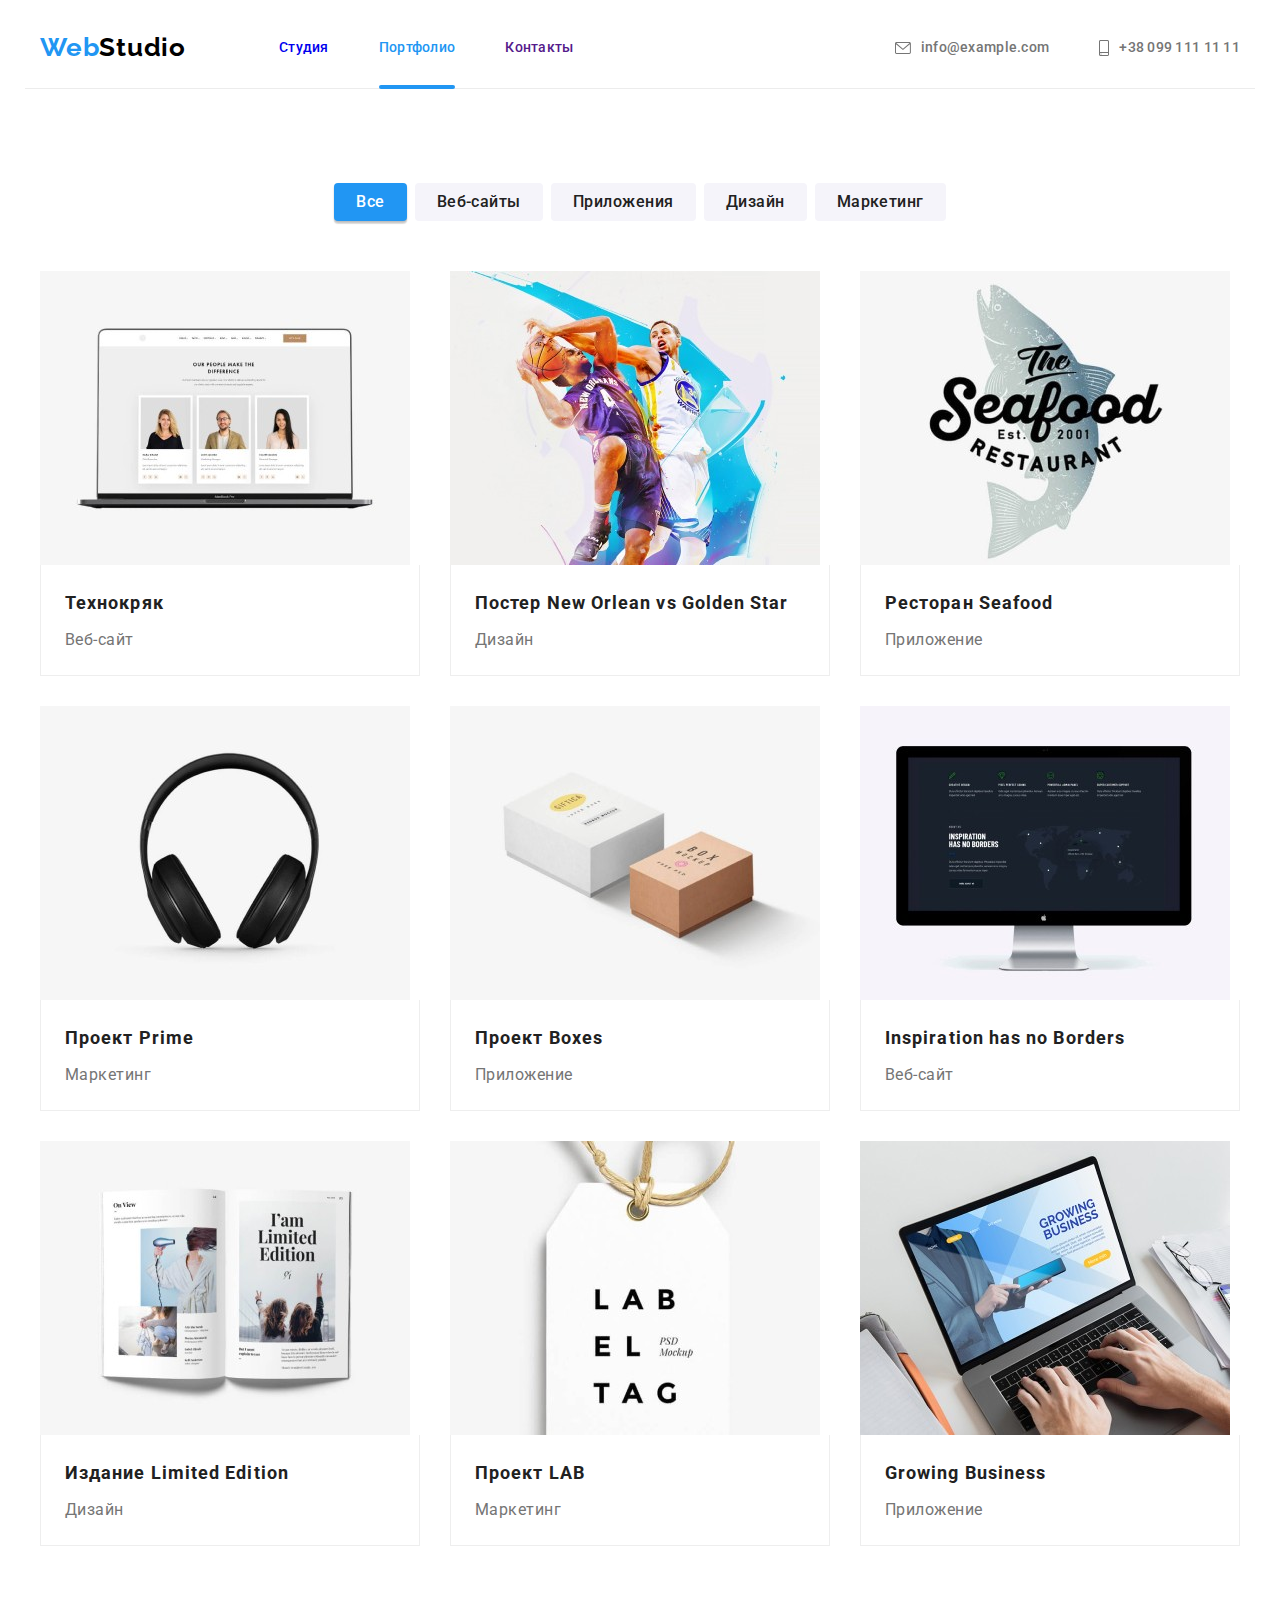
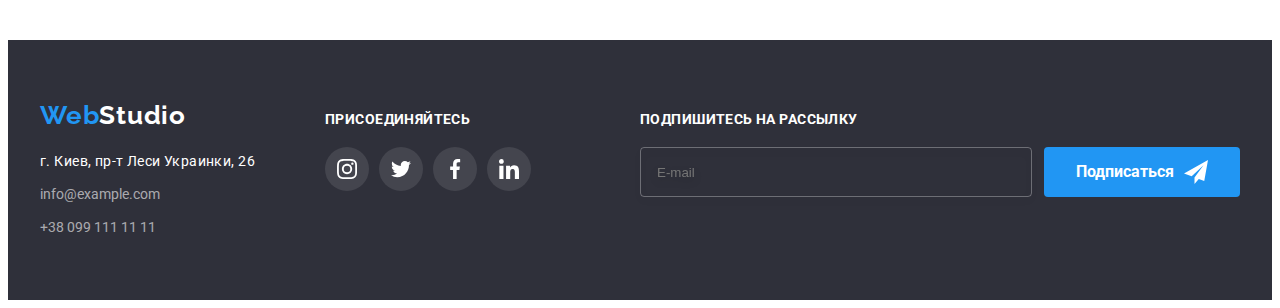
==== commit 7c7c5c36: "add mq portfolio" ====
--- a/portfolio.html
+++ b/portfolio.html
@@ -80,12 +80,36 @@
             <li class="item">
               <a class="link" href="">
                 <div class="card-overlay">
-                  <img
-                    src="./images/portfolio-img/tehnokrak.jpg"
-                    alt="Веб-сайт на мониторе"
-                    width="370"
-                    height="294"
-                  />
+                  <picture>
+                    <source
+                      media="(min-width: 1280px)"
+                      srcset="
+                        ./images/portfolio-img/portfolio_card1_large.jpg    1x,
+                        ./images/portfolio-img/portfolio_card1_large@2x.jpg 2x
+                      "
+                      type="image/jpg"
+                    />
+                    <source
+                      media="(min-width: 768px)"
+                      srcset="
+                        ./images/portfolio-img/portfolio_card1_middle.jpg    1x,
+                        ./images/portfolio-img/portfolio_card1_middle@2x.jpg 2x
+                      "
+                      type="image/jpg"
+                    />
+                    <source
+                      media="(max-width: 767px)"
+                      srcset="
+                        ./images/portfolio-img/portfolio_card1_small.jpg    1x,
+                        ./images/portfolio-img/portfolio_card1_small@2x.jpg 2x
+                      "
+                      type="image/jpg"
+                    />
+                    <img
+                      src="./images/portfolio-img/portfolio_card1_small.jpg"
+                      alt="Веб-сайт на мониторе"
+                    />
+                  </picture>
                   <div class="text-overlay">
                     <p class="paragraph">
                       Ресурс предлагает комплексные предложения с разным уровнем функционала и
@@ -103,12 +127,36 @@
             <li class="item">
               <a class="link" href="">
                 <div class="card-overlay">
-                  <img
-                    src="./images/portfolio-img/bascet.jpg"
-                    alt="Постер баскетбол"
-                    width="370"
-                    height="294"
-                  />
+                  <picture>
+                    <source
+                      media="(min-width: 1280px)"
+                      srcset="
+                        ./images/portfolio-img/portfolio_card2_large.jpg    1x,
+                        ./images/portfolio-img/portfolio_card2_large@2x.jpg 2x
+                      "
+                      type="image/jpg"
+                    />
+                    <source
+                      media="(min-width: 768px)"
+                      srcset="
+                        ./images/portfolio-img/portfolio_card2_middle.jpg    1x,
+                        ./images/portfolio-img/portfolio_card2_middle@2x.jpg 2x
+                      "
+                      type="image/jpg"
+                    />
+                    <source
+                      media="(max-width: 767px)"
+                      srcset="
+                        ./images/portfolio-img/portfolio_card2_small.jpg    1x,
+                        ./images/portfolio-img/portfolio_card2_small@2x.jpg 2x
+                      "
+                      type="image/jpg"
+                    />
+                    <img
+                      src="./images/portfolio-img/portfolio_card2_small.jpg"
+                      alt="Постер баскетбол"
+                    />
+                  </picture>
                   <div class="text-overlay">
                     <p class="paragraph">
                       Ресурс предлагает комплексные предложения с разным уровнем функционала и
@@ -126,12 +174,36 @@
             <li class="item">
               <a class="link" href="">
                 <div class="card-overlay">
-                  <img
-                    src="./images/portfolio-img/seafood.jpg"
-                    alt="Рыбный ресторан"
-                    width="370"
-                    height="294"
-                  />
+                  <picture>
+                    <source
+                      media="(min-width: 1280px)"
+                      srcset="
+                        ./images/portfolio-img/portfolio_card3_large.jpg    1x,
+                        ./images/portfolio-img/portfolio_card3_large@2x.jpg 2x
+                      "
+                      type="image/jpg"
+                    />
+                    <source
+                      media="(min-width: 768px)"
+                      srcset="
+                        ./images/portfolio-img/portfolio_card3_middle.jpg    1x,
+                        ./images/portfolio-img/portfolio_card3_middle@2x.jpg 2x
+                      "
+                      type="image/jpg"
+                    />
+                    <source
+                      media="(max-width: 767px)"
+                      srcset="
+                        ./images/portfolio-img/portfolio_card3_small.jpg    1x,
+                        ./images/portfolio-img/portfolio_card3_small@2x.jpg 2x
+                      "
+                      type="image/jpg"
+                    />
+                    <img
+                      src="./images/portfolio-img/portfolio_card3_small.jpg"
+                      alt="Рыбный ресторан"
+                    />
+                  </picture>
                   <div class="text-overlay">
                     <p class="paragraph">
                       Ресурс предлагает комплексные предложения с разным уровнем функционала и
@@ -149,12 +221,33 @@
             <li class="item">
               <a class="link" href="">
                 <div class="card-overlay">
-                  <img
-                    src="./images/portfolio-img/prime.jpg"
-                    alt="Наушники"
-                    width="370"
-                    height="294"
-                  />
+                  <picture>
+                    <source
+                      media="(min-width: 1280px)"
+                      srcset="
+                        ./images/portfolio-img/portfolio_card4_large.jpg    1x,
+                        ./images/portfolio-img/portfolio_card4_large@2x.jpg 2x
+                      "
+                      type="image/jpg"
+                    />
+                    <source
+                      media="(min-width: 768px)"
+                      srcset="
+                        ./images/portfolio-img/portfolio_card4_middle.jpg    1x,
+                        ./images/portfolio-img/portfolio_card4_middle@2x.jpg 2x
+                      "
+                      type="image/jpg"
+                    />
+                    <source
+                      media="(max-width: 767px)"
+                      srcset="
+                        ./images/portfolio-img/portfolio_card4_small.jpg    1x,
+                        ./images/portfolio-img/portfolio_card4_small@2x.jpg 2x
+                      "
+                      type="image/jpg"
+                    />
+                    <img src="./images/portfolio-img/portfolio_card4_small.jpg" alt="Наушники" />
+                  </picture>
                   <div class="text-overlay">
                     <p class="paragraph">
                       Ресурс предлагает комплексные предложения с разным уровнем функционала и
@@ -172,12 +265,33 @@
             <li class="item">
               <a class="link" href="">
                 <div class="card-overlay">
-                  <img
-                    src="./images/portfolio-img/boxes.jpg"
-                    alt="Коробки"
-                    width="370"
-                    height="294"
-                  />
+                  <picture>
+                    <source
+                      media="(min-width: 1280px)"
+                      srcset="
+                        ./images/portfolio-img/portfolio_card5_large.jpg    1x,
+                        ./images/portfolio-img/portfolio_card5_large@2x.jpg 2x
+                      "
+                      type="image/jpg"
+                    />
+                    <source
+                      media="(min-width: 768px)"
+                      srcset="
+                        ./images/portfolio-img/portfolio_card5_middle.jpg    1x,
+                        ./images/portfolio-img/portfolio_card5_middle@2x.jpg 2x
+                      "
+                      type="image/jpg"
+                    />
+                    <source
+                      media="(max-width: 767px)"
+                      srcset="
+                        ./images/portfolio-img/portfolio_card5_small.jpg    1x,
+                        ./images/portfolio-img/portfolio_card5_small@2x.jpg 2x
+                      "
+                      type="image/jpg"
+                    />
+                    <img src="./images/portfolio-img/portfolio_card5_small.jpg" alt="Коробки" />
+                  </picture>
                   <div class="text-overlay">
                     <p class="paragraph">
                       Ресурс предлагает комплексные предложения с разным уровнем функционала и
@@ -195,12 +309,33 @@
             <li class="item">
               <a class="link" href="">
                 <div class="card-overlay">
-                  <img
-                    src="./images/portfolio-img/inspiration.jpg"
-                    alt="Монитор"
-                    width="370"
-                    height="294"
-                  />
+                  <picture>
+                    <source
+                      media="(min-width: 1280px)"
+                      srcset="
+                        ./images/portfolio-img/portfolio_card6_large.jpg    1x,
+                        ./images/portfolio-img/portfolio_card6_large@2x.jpg 2x
+                      "
+                      type="image/jpg"
+                    />
+                    <source
+                      media="(min-width: 768px)"
+                      srcset="
+                        ./images/portfolio-img/portfolio_card6_middle.jpg    1x,
+                        ./images/portfolio-img/portfolio_card6_middle@2x.jpg 2x
+                      "
+                      type="image/jpg"
+                    />
+                    <source
+                      media="(max-width: 767px)"
+                      srcset="
+                        ./images/portfolio-img/portfolio_card6_small.jpg    1x,
+                        ./images/portfolio-img/portfolio_card6_small@2x.jpg 2x
+                      "
+                      type="image/jpg"
+                    />
+                    <img src="./images/portfolio-img/portfolio_card6_small.jpg" alt="Монитор" />
+                  </picture>
                   <div class="text-overlay">
                     <p class="paragraph">
                       Ресурс предлагает комплексные предложения с разным уровнем функционала и
@@ -218,12 +353,33 @@
             <li class="item">
               <a class="link" href="">
                 <div class="card-overlay">
-                  <img
-                    src="./images/portfolio-img/limited.jpg"
-                    alt="Книга"
-                    width="370"
-                    height="294"
-                  />
+                  <picture>
+                    <source
+                      media="(min-width: 1280px)"
+                      srcset="
+                        ./images/portfolio-img/portfolio_card7_large.jpg    1x,
+                        ./images/portfolio-img/portfolio_card7_large@2x.jpg 2x
+                      "
+                      type="image/jpg"
+                    />
+                    <source
+                      media="(min-width: 768px)"
+                      srcset="
+                        ./images/portfolio-img/portfolio_card7_middle.jpg    1x,
+                        ./images/portfolio-img/portfolio_card7_middle@2x.jpg 2x
+                      "
+                      type="image/jpg"
+                    />
+                    <source
+                      media="(max-width: 767px)"
+                      srcset="
+                        ./images/portfolio-img/portfolio_card7_small.jpg    1x,
+                        ./images/portfolio-img/portfolio_card7_small@2x.jpg 2x
+                      "
+                      type="image/jpg"
+                    />
+                    <img src="./images/portfolio-img/portfolio_card7_small.jpg" alt="Книга" />
+                  </picture>
                   <div class="text-overlay">
                     <p class="paragraph">
                       Ресурс предлагает комплексные предложения с разным уровнем функционала и
@@ -241,12 +397,36 @@
             <li class="item">
               <a class="link" href="">
                 <div class="card-overlay">
-                  <img
-                    src="./images/portfolio-img/lab.jpg"
-                    alt="Бирка с надписью"
-                    width="370"
-                    height="294"
-                  />
+                  <picture>
+                    <source
+                      media="(min-width: 1280px)"
+                      srcset="
+                        ./images/portfolio-img/portfolio_card8_large.jpg    1x,
+                        ./images/portfolio-img/portfolio_card8_large@2x.jpg 2x
+                      "
+                      type="image/jpg"
+                    />
+                    <source
+                      media="(min-width: 768px)"
+                      srcset="
+                        ./images/portfolio-img/portfolio_card8_middle.jpg    1x,
+                        ./images/portfolio-img/portfolio_card8_middle@2x.jpg 2x
+                      "
+                      type="image/jpg"
+                    />
+                    <source
+                      media="(max-width: 767px)"
+                      srcset="
+                        ./images/portfolio-img/portfolio_card8_small.jpg    1x,
+                        ./images/portfolio-img/portfolio_card8_small@2x.jpg 2x
+                      "
+                      type="image/jpg"
+                    />
+                    <img
+                      src="./images/portfolio-img/portfolio_card8_small.jpg"
+                      alt="Бирка с надписью"
+                    />
+                  </picture>
                   <div class="text-overlay">
                     <p class="paragraph">
                       Ресурс предлагает комплексные предложения с разным уровнем функционала и
@@ -264,12 +444,33 @@
             <li class="item">
               <a class="link" href="">
                 <div class="card-overlay">
-                  <img
-                    src="./images/portfolio-img/growing.jpg"
-                    alt="Ноутбук"
-                    width="370"
-                    height="294"
-                  />
+                  <picture>
+                    <source
+                      media="(min-width: 1280px)"
+                      srcset="
+                        ./images/portfolio-img/portfolio_card9_large.jpg    1x,
+                        ./images/portfolio-img/portfolio_card9_large@2x.jpg 2x
+                      "
+                      type="image/jpg"
+                    />
+                    <source
+                      media="(min-width: 768px)"
+                      srcset="
+                        ./images/portfolio-img/portfolio_card9_middle.jpg    1x,
+                        ./images/portfolio-img/portfolio_card9_middle@2x.jpg 2x
+                      "
+                      type="image/jpg"
+                    />
+                    <source
+                      media="(max-width: 767px)"
+                      srcset="
+                        ./images/portfolio-img/portfolio_card9_small.jpg    1x,
+                        ./images/portfolio-img/portfolio_card9_small@2x.jpg 2x
+                      "
+                      type="image/jpg"
+                    />
+                    <img src="./images/portfolio-img/portfolio_card9_small.jpg" alt="Ноутбук" />
+                  </picture>
                   <div class="text-overlay">
                     <p class="paragraph">
                       Ресурс предлагает комплексные предложения с разным уровнем функционала и
--- a/css/main.min.css
+++ b/css/main.min.css
@@ -1,4 +1,4 @@
 :root{--main-text-color: #212121;--second-text-color: #757575;--footer-text-color: rgba(255, 255, 255, 0.6);--bg-color: #FFFFFF;--hero-bg-color: #2F303A;--footer-bg-color: #2F303A;--bg-color-cards: #F5F4FA;--hero-btn-color: #FFFFFF;--text-btn-color-hover: #FFFFFF;--accent-color: #2196F3;--color-icons: #AFB1B8;--time-func: 250ms cubic-bezier(0.4, 0, 0.2, 1)}.visually-hidden{position:absolute;white-space:nowrap;width:1px;height:1px;overflow:hidden;border:0;padding:0;clip:rect(0 0 0 0);-webkit-clip-path:inset(50%);clip-path:inset(50%);margin:-1px}body{color:var(--main-text-color);background-color:var(--bg-color);font-family:'Roboto',  sans-serif}@media screen and (max-width: 1279.98px){.section{padding-top:60px;padding-bottom:60px}}@media screen and (min-width: 1280px){.section{padding-top:94px;padding-bottom:94px}}.container{padding-left:15px;padding-right:15px;margin:0 auto}@media screen and (min-width: 480px){.container{width:480px}}@media screen and (min-width: 768px){.container{width:768px}}@media screen and (min-width: 1280px){.container{width:1200px}}h1,h2,h3,h4,h5,h6,p,ul{margin:0;padding:0}a,.link{text-decoration:none}ul{list-style:none}img{display:block;max-width:100%;height:auto}.logo{display:block;color:var(--accent-color);font-family:'Raleway',- sans-serif;font-weight:700;font-size:26px;letter-spacing:0.03em}@media screen and (max-width: 767.98px){.logo{font-size:24px}}.logo__header{padding:24px 0;margin-right:93px}@media screen and (max-width: 767.98px){.logo__header{padding:16px 0;margin-right:0}}.logo__header--black{color:#000000}.logo__bottom--white{color:#FFFFFF}.btn{display:block;margin:0 auto;padding:10px 32px;color:var(--hero-btn-color);background-color:var(--accent-color);font-family:inherit;font-weight:700;font-size:16px;line-height:1.88;border:none;border-radius:4px;cursor:pointer;-webkit-transition:background-color var(--time-func);transition:background-color var(--time-func)}.btn:hover,.btn:focus{background-color:#188CE8}.portfolio .btn{padding:6px 22px;color:currentColor;font-family:inherit;background-color:#F5F4FA;font-weight:500;font-size:16px;line-height:1.62;letter-spacing:0.03em;border:none;border-radius:4px;-webkit-transition:background-color var(--time-func),color var(--time-func),-webkit-box-shadow var(--time-func);transition:background-color var(--time-func),color var(--time-func),-webkit-box-shadow var(--time-func);transition:background-color var(--time-func),color var(--time-func),box-shadow var(--time-func);transition:background-color var(--time-func),color var(--time-func),box-shadow var(--time-func),-webkit-box-shadow var(--time-func)}.portfolio .btn:hover,.portfolio .btn:focus,.btn.current{color:var(--text-btn-color-hover);background-color:var(--accent-color);cursor:pointer;-webkit-box-shadow:0px 3px 1px rgba(0,0,0,0.1),0px 1px 2px rgba(0,0,0,0.08),0px 2px 2px rgba(0,0,0,0.12);box-shadow:0px 3px 1px rgba(0,0,0,0.1),0px 1px 2px rgba(0,0,0,0.08),0px 2px 2px rgba(0,0,0,0.12)}.backdrop{position:fixed;top:0;left:0;width:100%;height:100%;background:rgba(0,0,0,0.2);z-index:10;-webkit-transition:opacity var(--time-func),visibility var(--time-func);transition:opacity var(--time-func),visibility var(--time-func)}.backdrop.is-hidden{opacity:0;pointer-events:none;visibility:hidden}.backdrop.is-hidden .modal-wrapper{-webkit-transform:translate(-50%, -50%) scale(0.8);transform:translate(-50%, -50%) scale(0.8)}.backdrop .modal-wrapper{position:absolute;top:50%;left:50%;width:528px;height:581px;padding:40px;background-color:#FFFFFF;-webkit-box-shadow:0px 1px 3px rgba(0,0,0,0.12),0px 1px 1px rgba(0,0,0,0.14),0px 2px 1px rgba(0,0,0,0.2);box-shadow:0px 1px 3px rgba(0,0,0,0.12),0px 1px 1px rgba(0,0,0,0.14),0px 2px 1px rgba(0,0,0,0.2);border-radius:4px;-webkit-transform:translate(-50%, -50%) scale(1);transform:translate(-50%, -50%) scale(1);-webkit-transition:-webkit-transform var(--time-func);transition:-webkit-transform var(--time-func);transition:transform var(--time-func);transition:transform var(--time-func), -webkit-transform var(--time-func)}.modal-btn{position:absolute;top:8px;right:8px;display:-webkit-box;display:-ms-flexbox;display:flex;-webkit-box-align:center;-ms-flex-align:center;align-items:center;-webkit-box-pack:center;-ms-flex-pack:center;justify-content:center;padding:0;width:30px;height:30px;border-radius:50%;border:1px solid rgba(0,0,0,0.1);background-color:#FFFFFF;cursor:pointer;-webkit-transition:color var(--time-func);transition:color var(--time-func)}.modal-btn:hover,.modal-btn:focus{color:var(--accent-color)}.icon-close{fill:currentColor}.form-title{display:-webkit-box;display:-ms-flexbox;display:flex;-webkit-box-pack:center;-ms-flex-pack:center;justify-content:center;font-weight:700;font-size:20px;line-height:1.15;letter-spacing:0.03em;margin-bottom:12px}.form-modal-group{display:block;position:relative;margin-bottom:10px}.icon-wrapper{position:relative}.form-icon{position:absolute;top:50%;left:12px;top:11px;fill:currentColor;pointer-events:none}.form-modal-label{display:block;margin-bottom:4px;font-weight:400;font-size:12px;line-height:1.17;letter-spacing:0.01em;color:var(--second-text-color)}.form-modal-comment{display:block;margin-bottom:20px}.form-modal-input,.form-modal-textarea{width:100%;height:40px;padding-left:32px;padding-right:10px;border:1px solid rgba(33,33,33,0.2);border-radius:4px;-webkit-transition:border-color var(--time-func);transition:border-color var(--time-func)}.form-modal-input:hover,.form-modal-input:focus,.form-modal-textarea:hover,.form-modal-textarea:focus{border-color:var(--accent-color);cursor:pointer;outline:transparent}.form-modal-input:hover+.form-icon,.form-modal-textarea:hover+.form-icon{fill:var(--accent-color)}.form-modal-input+.form-icon,.form-modal-textarea+.form-icon{-webkit-transition:fill var(--time-func);transition:fill var(--time-func)}.form-modal-textarea{height:120px;resize:none;padding:12px 16px}.form-modal-textarea::-webkit-input-placeholder{font-weight:400;font-size:14px;line-height:1.14;letter-spacing:0.01em;color:rgba(117,117,117,0.5)}.form-modal-textarea:-ms-input-placeholder{font-weight:400;font-size:14px;line-height:1.14;letter-spacing:0.01em;color:rgba(117,117,117,0.5)}.form-modal-textarea::-ms-input-placeholder{font-weight:400;font-size:14px;line-height:1.14;letter-spacing:0.01em;color:rgba(117,117,117,0.5)}.form-modal-textarea::placeholder{font-weight:400;font-size:14px;line-height:1.14;letter-spacing:0.01em;color:rgba(117,117,117,0.5)}.checkbox-group{display:-webkit-box;display:-ms-flexbox;display:flex;margin-bottom:30px;-webkit-box-align:center;-ms-flex-align:center;align-items:center;-webkit-box-pack:center;-ms-flex-pack:center;justify-content:center;cursor:pointer}.form-modal-agree{font-weight:400;font-size:14px;line-height:1.71;letter-spacing:0.03em;color:var(--second-text-color);cursor:pointer}.custom-check{width:16px;height:15px;display:-webkit-box;display:-ms-flexbox;display:flex;-webkit-box-align:center;-ms-flex-align:center;align-items:center;-webkit-box-pack:center;-ms-flex-pack:center;justify-content:center;margin-right:7px;outline:2px solid var(--main-text-color);outline-offset:-2px;border-radius:4px;-webkit-transition:background-color var(--time-func),outline var(--time-func);transition:background-color var(--time-func),outline var(--time-func)}.check-standard+.custom-check .check-icon{opacity:0;-webkit-transition:opacity var(--time-func);transition:opacity var(--time-func);fill:#FFFFFF}.check-standard:checked+.custom-check{background-color:var(--accent-color);outline-color:var(--accent-color)}.check-standard:checked+.custom-check .check-icon{opacity:1}.check-standard:focus+.custom-check{outline-color:var(--accent-color)}.check-standard:focus:checked+.custom-check{outline-color:var(--main-text-color)}.agree-href{color:var(--accent-color);-webkit-text-decoration-line:underline;text-decoration-line:underline}.modal-form .form-btn{padding:10px 55px}.socials{display:-webkit-box;display:-ms-flexbox;display:flex;-webkit-box-pack:center;-ms-flex-pack:center;justify-content:center;-webkit-box-align:center;-ms-flex-align:center;align-items:center}.socials-link{display:-webkit-box;display:-ms-flexbox;display:flex;-webkit-box-align:center;-ms-flex-align:center;align-items:center;-webkit-box-pack:center;-ms-flex-pack:center;justify-content:center;width:44px;height:44px;border-radius:50%;color:var(--color-icons);-webkit-transition:color var(--time-func),background-color var(--time-func);transition:color var(--time-func),background-color var(--time-func)}.socials-link:hover,.socials-link:focus{color:var(--text-btn-color-hover);background-color:var(--accent-color)}.socials-icon{fill:currentColor}.socials-item:not(:last-child){margin-right:10px}.navigation,.contacts{display:-webkit-box;display:-ms-flexbox;display:flex}.navigation__list{display:-webkit-box;display:-ms-flexbox;display:flex;padding-left:0;-webkit-box-align:center;-ms-flex-align:center;align-items:center}@media screen and (max-width: 767.98px){.navigation__list{display:none}}.header__container{display:-webkit-box;display:-ms-flexbox;display:flex;border-bottom:1px solid #ECECEC}.navigation__item,.contacts__item{display:block;padding:32px 0;margin:0;color:currentColor;font-weight:500;font-size:14px;line-height:1.14;letter-spacing:0.02em;-webkit-transition:color var(--time-func);transition:color var(--time-func)}.navigation__item:not(:last-child){margin-right:50px}.contacts{margin-left:auto;-webkit-box-align:center;-ms-flex-align:center;align-items:center}@media screen and (max-width: 767.98px){.contacts{display:none}}@media screen and (min-width: 768px) and (max-width: 1279.98px){.contacts{display:block;padding:15px 0}}@media screen and (min-width: 1280px){.contacts__item:first-child{margin-right:50px}}.navigation__link:hover,.navigation__link:focus,.contacts__link:hover,.contacts__link:focus{color:var(--accent-color)}.navigation__item:hover .navigation__link{color:var(--accent-color)}.navigation__item{position:relative}.navigation__link.current{color:var(--accent-color)}.navigation__link.current::after{display:block;content:'';width:100%;height:4px;border-radius:2px;position:absolute;left:0;bottom:-1px;background-color:var(--accent-color)}.contacts__link{display:-webkit-box;display:-ms-flexbox;display:flex;-webkit-box-align:center;-ms-flex-align:center;align-items:center;color:var(--second-text-color)}.contacts__icon{fill:currentColor;margin-right:10px}@media screen and (max-width: 767.98px){.wrap-mob-menu{display:-webkit-box;display:-ms-flexbox;display:flex;-webkit-box-pack:center;-ms-flex-pack:center;justify-content:center;-webkit-box-align:center;-ms-flex-align:center;align-items:center;margin-left:auto}}@media screen and (min-width: 768px){.wrap-mob-menu{display:none}}@media screen and (min-width: 768px) and (max-width: 1279.98px){.wrap-mob-menu{display:none}}@media screen and (min-width: 768px) and (max-width: 1279.98px){.contacts__item{font-size:12px;line-height:1.16;padding:5px 0}}.hero{padding:118px 0;background-color:var(--hero-bg-color);background-repeat:no-repeat;background-position:center;background-size:cover;background-image:-webkit-gradient(linear, left top, left bottom, from(rgba(47,48,58,0.4)), to(rgba(47,48,58,0.4))),url(../images/mainpage-img/main-bg_small.jpg);background-image:linear-gradient(rgba(47,48,58,0.4), rgba(47,48,58,0.4)),url(../images/mainpage-img/main-bg_small.jpg)}@media (min-device-pixel-ratio: 2), (-webkit-min-device-pixel-ratio: 2), (min-resolution: 192dpi), (min-resolution: 2dppx){.hero{background-image:-webkit-gradient(linear, left top, left bottom, from(rgba(47,48,58,0.4)), to(rgba(47,48,58,0.4))),url(../images/mainpage-img/main-bg_small@2x.jpg);background-image:linear-gradient(rgba(47,48,58,0.4), rgba(47,48,58,0.4)),url(../images/mainpage-img/main-bg_small@2x.jpg)}}@media screen and (min-width: 768px){.hero{background-image:-webkit-gradient(linear, left top, left bottom, from(rgba(47,48,58,0.4)), to(rgba(47,48,58,0.4))),url(../images/mainpage-img/main-bg_middle.jpg);background-image:linear-gradient(rgba(47,48,58,0.4), rgba(47,48,58,0.4)),url(../images/mainpage-img/main-bg_middle.jpg)}}@media screen and (min-width: 768px) and (min-device-pixel-ratio: 2), screen and (min-width: 768px) and (-webkit-min-device-pixel-ratio: 2), screen and (min-width: 768px) and (min-resolution: 192dpi), screen and (min-width: 768px) and (min-resolution: 2dppx){.hero{background-image:-webkit-gradient(linear, left top, left bottom, from(rgba(47,48,58,0.4)), to(rgba(47,48,58,0.4))),url(../images/mainpage-img/main-bg_middle@2x.jpg);background-image:linear-gradient(rgba(47,48,58,0.4), rgba(47,48,58,0.4)),url(../images/mainpage-img/main-bg_middle@2x.jpg)}}@media screen and (min-width: 1280px){.hero{padding:200px 0;max-width:1600px;max-height:600px;background-image:-webkit-gradient(linear, left top, left bottom, from(rgba(47,48,58,0.4)), to(rgba(47,48,58,0.4))),url(../images/mainpage-img/main-bg_large.jpg);background-image:linear-gradient(rgba(47,48,58,0.4), rgba(47,48,58,0.4)),url(../images/mainpage-img/main-bg_large.jpg)}}@media screen and (min-width: 1280px) and (min-device-pixel-ratio: 2), screen and (min-width: 1280px) and (-webkit-min-device-pixel-ratio: 2), screen and (min-width: 1280px) and (min-resolution: 192dpi), screen and (min-width: 1280px) and (min-resolution: 2dppx){.hero{background-image:-webkit-gradient(linear, left top, left bottom, from(rgba(47,48,58,0.4)), to(rgba(47,48,58,0.4))),url(../images/mainpage-img/main-bg_large@2x.jpg);background-image:linear-gradient(rgba(47,48,58,0.4), rgba(47,48,58,0.4)),url(../images/mainpage-img/main-bg_large@2x.jpg)}}.hero .title{max-width:360px;margin:0 auto;margin-bottom:30px;color:#ffffff;text-transform:uppercase;font-weight:900;font-size:26px;line-height:1.62;text-align:center;letter-spacing:0.06em}@media screen and (min-width: 1280px){.hero .title{max-width:696px;font-size:44px;line-height:1.36}}@media screen and (min-width: 768px){.peculiarities__group{display:-webkit-box;display:-ms-flexbox;display:flex;margin:-15px}}@media screen and (min-width: 768px) and (max-width: 1279.98px){.peculiarities__group{-ms-flex-wrap:wrap;flex-wrap:wrap}}@media screen and (max-width: 767.98px){.peculiarities__item:not(:last-child){margin-bottom:30px}}@media screen and (min-width: 480px){.peculiarities__item{width:100%}}@media screen and (min-width: 768px){.peculiarities__item{-ms-flex-preferred-size:calc((100% - 4 * 15px) / 2);flex-basis:calc((100% - 4 * 15px) / 2);margin:15px}}.peculiarities__title{margin-bottom:10px;font-weight:700;font-size:14px;line-height:1.14;letter-spacing:0.03em;text-transform:uppercase}@media screen and (max-width: 767.98px){.peculiarities__title{text-align:center}}.peculiarities__text{color:var(--second-text-color);font-size:14px;line-height:1.71;letter-spacing:0.03em}.peculiarities__icon-container{display:-webkit-box;display:-ms-flexbox;display:flex;-webkit-box-align:center;-ms-flex-align:center;align-items:center;-webkit-box-pack:center;-ms-flex-pack:center;justify-content:center;height:120px;background-color:var(--bg-color-cards);margin-bottom:30px;border-radius:4px}.what-doing{padding-top:0}@media screen and (max-width: 1279.98px){.what-doing{display:none}}.what-doing__group{display:-webkit-box;display:-ms-flexbox;display:flex}.what-doing__img{display:block;max-width:100%;height:auto}.what-doing__item{position:relative}.what-doing__item:not(:last-child){margin-right:30px}.what-doing__title{margin-bottom:50px;font-weight:700;font-size:36px;line-height:1.17;text-align:center;letter-spacing:0.03em}.what-doing__label{display:-webkit-box;display:-ms-flexbox;display:flex;position:absolute;-webkit-box-pack:center;-ms-flex-pack:center;justify-content:center;width:100%;left:0;bottom:0;font-weight:700;font-size:14px;line-height:1.14;letter-spacing:0.03em;text-transform:uppercase;color:#FFFFFF;padding:27px 0;background:rgba(47,48,58,0.8)}.team{background-color:var(--bg-color-cards)}@media screen and (min-width: 768px){.team-group{display:-webkit-box;display:-ms-flexbox;display:flex;-ms-flex-wrap:wrap;flex-wrap:wrap;margin:-15px}}.team-group .item{background-color:#ffffff;border-radius:0px 0px 4px 4px;-webkit-box-shadow:0px 1px 3px rgba(0,0,0,0.12),0px 1px 1px rgba(0,0,0,0.14),0px 2px 1px rgba(0,0,0,0.2);box-shadow:0px 1px 3px rgba(0,0,0,0.12),0px 1px 1px rgba(0,0,0,0.14),0px 2px 1px rgba(0,0,0,0.2)}@media screen and (max-width: 767.98px){.team-group .item:not(:last-child){margin-bottom:60px}}@media screen and (min-width: 768px){.team-group .item{-ms-flex-preferred-size:calc((100% - 4 * 15px) / 2);flex-basis:calc((100% - 4 * 15px) / 2);margin:15px}}@media screen and (min-width: 1280px){.team-group .item{-ms-flex-preferred-size:calc((100% - 8 * 15px) / 4);flex-basis:calc((100% - 8 * 15px) / 4);margin:15px}}.team .title,.customers__title{font-weight:700;font-size:28px;line-height:1.17;text-align:center;letter-spacing:0.03em;margin-bottom:30px}@media screen and (min-width: 1280px){.team .title,.customers__title{font-size:36px;margin-bottom:50px}}.team .subtitle{margin-bottom:10px;font-weight:500;font-size:16px;line-height:1.19;text-align:center;letter-spacing:0.03em}.team .text{color:var(--second-text-color);font-size:16px;text-align:center;line-height:1.19;margin-bottom:16px}.team .subtext{padding:30px 15px}@media screen and (max-width: 1279.98px){.team .subtext{padding-bottom:24px}}.customers__list{display:-webkit-box;display:-ms-flexbox;display:flex;margin:-15px}@media screen and (max-width: 1279.98px){.customers__list{-ms-flex-wrap:wrap;flex-wrap:wrap}}.customers__item{height:92px;-ms-flex-preferred-size:calc((100% - 4 * 15px) / 2);flex-basis:calc((100% - 4 * 15px) / 2);margin:15px}@media screen and (min-width: 768px){.customers__item{-ms-flex-preferred-size:calc((100% - 6 * 15px) / 3);flex-basis:calc((100% - 6 * 15px) / 3)}}.customers__link{width:100%;height:100%;display:-webkit-box;display:-ms-flexbox;display:flex;-webkit-box-align:center;-ms-flex-align:center;align-items:center;-webkit-box-pack:center;-ms-flex-pack:center;justify-content:center;border:1px solid var(--color-icons);border-radius:4px;color:var(--color-icons);-webkit-transition:color var(--time-func),border-color var(--time-func);transition:color var(--time-func),border-color var(--time-func)}.customers__link:hover,.customers__link:focus{color:var(--accent-color);border-color:var(--accent-color)}.customers__icon{fill:currentColor}.bottom{background-color:var(--footer-bg-color);padding:60px 0}.bottom .logo{margin-bottom:20px}@media screen and (max-width: 1279.98px){.bottom .logo{text-align:center}}.bottom .text{margin-bottom:9px;color:#FFFFFF;font-size:14px;line-height:1.71;letter-spacing:0.03em}.address{font-style:normal}@media screen and (max-width: 1279.98px){.address .text{text-align:center}.address .item{text-align:center}}.address .item:first-child{margin-bottom:9px}.address .link{color:var(--footer-text-color);font-size:14px;line-height:1.7;-webkit-transition:color var(--time-func);transition:color var(--time-func)}.address .link:hover,.address .link:focus{color:var(--accent-color)}@media screen and (max-width: 1279.98px){.container-footer{margin-bottom:60px}}@media screen and (min-width: 1280px){.container-footer{margin-right:70px}}@media screen and (min-width: 768px){.tablet-container{display:-webkit-box;display:-ms-flexbox;display:flex;-ms-flex-pack:distribute;justify-content:space-around;-webkit-box-align:baseline;-ms-flex-align:baseline;align-items:baseline}}@media screen and (max-width: 1279.98px){.join{margin-bottom:60px}}@media screen and (min-width: 1280px){.join{margin-right:auto}}@media screen and (min-width: 1280px){.wrap-footer{display:-webkit-box;display:-ms-flexbox;display:flex;-webkit-box-align:baseline;-ms-flex-align:baseline;align-items:baseline;-webkit-box-pack:justify;-ms-flex-pack:justify;justify-content:space-between}}.join .text,.subscription-title{font-weight:700;font-size:14px;line-height:16px;letter-spacing:0.03em;text-transform:uppercase;margin-bottom:20px;color:#FFFFFF}@media screen and (max-width: 1279.98px){.join .text,.subscription-title{text-align:center}}.bottom .socials-link{background-color:rgba(255,255,255,0.1);color:#FFFFFF;-webkit-transition:background-color var(--time-func);transition:background-color var(--time-func)}.bottom .socials-link:hover,.bottom .socials-link:focus{background-color:var(--accent-color)}.subscription-title{display:block}@media screen and (min-width: 1280px){.form-wrap{display:-webkit-box;display:-ms-flexbox;display:flex}}.subscription-input{padding:15px 16px;width:100%;background-color:transparent;color:#FFFFFF;border:1px solid rgba(255,255,255,0.3);-webkit-filter:drop-shadow(0px 4px 4px rgba(0,0,0,0.15));filter:drop-shadow(0px 4px 4px rgba(0,0,0,0.15));border-radius:4px}@media screen and (max-width: 1279.98px){.subscription-input{margin-bottom:20px}}@media screen and (min-width: 768px) and (max-width: 1279.98px){.subscription-input{width:450px;display:block;margin-left:auto;margin-right:auto}}@media screen and (min-width: 1280px){.subscription-input{width:358px;margin-right:12px;margin-bottom:0}}.footer-btn{display:-webkit-box;display:-ms-flexbox;display:flex;-webkit-box-align:center;-ms-flex-align:center;align-items:center}.footer-icon{margin-left:10px;fill:currentColor}.list-filter{display:-webkit-box;display:-ms-flexbox;display:flex;-webkit-box-align:center;-ms-flex-align:center;align-items:center;-webkit-box-pack:center;-ms-flex-pack:center;justify-content:center;margin-bottom:50px}.list-filter .item:not(:last-child){margin-right:8px}.portfolio-group{display:-webkit-box;display:-ms-flexbox;display:flex;-ms-flex-wrap:wrap;flex-wrap:wrap}.portfolio-group .item{width:370px}.portfolio-group .item:not(:nth-child(3n)){margin-right:30px}.portfolio-group .item:nth-child(-n+6){margin-bottom:30px}.portfolio-group img{display:block;max-width:100%;height:auto}.portfolio-group .link{display:block;-webkit-transition:-webkit-box-shadow var(--time-func);transition:-webkit-box-shadow var(--time-func);transition:box-shadow var(--time-func);transition:box-shadow var(--time-func), -webkit-box-shadow var(--time-func)}.portfolio-group .link:hover,.portfolio-group .link:focus{-webkit-box-shadow:0px 1px 1px rgba(0,0,0,0.12),0px 4px 4px rgba(0,0,0,0.06),1px 4px 6px rgba(0,0,0,0.16);box-shadow:0px 1px 1px rgba(0,0,0,0.12),0px 4px 4px rgba(0,0,0,0.06),1px 4px 6px rgba(0,0,0,0.16)}.portfolio-group .link:hover .text-overlay,.portfolio-group .link:focus .text-overlay{-webkit-transform:translateY(-100%);transform:translateY(-100%)}.portfolio .subtext{padding:20px 24px;border:1px solid #EEEEEE;border-top:none}.portfolio .subtitle{margin-bottom:4px;color:var(--main-text-color);font-weight:700;font-size:18px;line-height:2;letter-spacing:0.06em}.portfolio .text{color:var(--second-text-color);line-height:1.88;letter-spacing:0.03em}.card-overlay{position:relative;overflow:hidden}.text-overlay{position:absolute;width:100%;height:100%;padding:63px 24px;background:rgba(33,150,243,0.9);-webkit-transition:-webkit-transform var(--time-func);transition:-webkit-transform var(--time-func);transition:transform var(--time-func);transition:transform var(--time-func), -webkit-transform var(--time-func)}.paragraph{font-weight:400;font-size:18px;line-height:1.56;letter-spacing:0.03em;color:#FFFFFF}
+ sans-serif;font-weight:700;font-size:26px;letter-spacing:0.03em}@media screen and (max-width: 767.98px){.logo{font-size:24px}}.logo__header{padding:24px 0;margin-right:93px}@media screen and (max-width: 767.98px){.logo__header{padding:16px 0;margin-right:0}}.logo__header--black{color:#000000}.logo__bottom--white{color:#FFFFFF}.btn{display:block;margin:0 auto;padding:10px 32px;color:var(--hero-btn-color);background-color:var(--accent-color);font-family:inherit;font-weight:700;font-size:16px;line-height:1.88;border:none;border-radius:4px;cursor:pointer;-webkit-transition:background-color var(--time-func);transition:background-color var(--time-func)}.btn:hover,.btn:focus{background-color:#188CE8}.portfolio .btn{padding:6px 22px;color:currentColor;font-family:inherit;background-color:#F5F4FA;font-weight:500;font-size:16px;line-height:1.62;letter-spacing:0.03em;border:none;border-radius:4px;-webkit-transition:background-color var(--time-func),color var(--time-func),-webkit-box-shadow var(--time-func);transition:background-color var(--time-func),color var(--time-func),-webkit-box-shadow var(--time-func);transition:background-color var(--time-func),color var(--time-func),box-shadow var(--time-func);transition:background-color var(--time-func),color var(--time-func),box-shadow var(--time-func),-webkit-box-shadow var(--time-func)}.portfolio .btn:hover,.portfolio .btn:focus,.btn.current{color:var(--text-btn-color-hover);background-color:var(--accent-color);cursor:pointer;-webkit-box-shadow:0px 3px 1px rgba(0,0,0,0.1),0px 1px 2px rgba(0,0,0,0.08),0px 2px 2px rgba(0,0,0,0.12);box-shadow:0px 3px 1px rgba(0,0,0,0.1),0px 1px 2px rgba(0,0,0,0.08),0px 2px 2px rgba(0,0,0,0.12)}.backdrop{position:fixed;top:0;left:0;width:100%;height:100%;background:rgba(0,0,0,0.2);z-index:10;-webkit-transition:opacity var(--time-func),visibility var(--time-func);transition:opacity var(--time-func),visibility var(--time-func)}.backdrop.is-hidden{opacity:0;pointer-events:none;visibility:hidden}.backdrop.is-hidden .modal-wrapper{-webkit-transform:translate(-50%, -50%) scale(0.8);transform:translate(-50%, -50%) scale(0.8)}.backdrop .modal-wrapper{position:absolute;top:50%;left:50%;width:528px;height:581px;padding:40px;background-color:#FFFFFF;-webkit-box-shadow:0px 1px 3px rgba(0,0,0,0.12),0px 1px 1px rgba(0,0,0,0.14),0px 2px 1px rgba(0,0,0,0.2);box-shadow:0px 1px 3px rgba(0,0,0,0.12),0px 1px 1px rgba(0,0,0,0.14),0px 2px 1px rgba(0,0,0,0.2);border-radius:4px;-webkit-transform:translate(-50%, -50%) scale(1);transform:translate(-50%, -50%) scale(1);-webkit-transition:-webkit-transform var(--time-func);transition:-webkit-transform var(--time-func);transition:transform var(--time-func);transition:transform var(--time-func), -webkit-transform var(--time-func)}.modal-btn{position:absolute;top:8px;right:8px;display:-webkit-box;display:-ms-flexbox;display:flex;-webkit-box-align:center;-ms-flex-align:center;align-items:center;-webkit-box-pack:center;-ms-flex-pack:center;justify-content:center;padding:0;width:30px;height:30px;border-radius:50%;border:1px solid rgba(0,0,0,0.1);background-color:#FFFFFF;cursor:pointer;-webkit-transition:color var(--time-func);transition:color var(--time-func)}.modal-btn:hover,.modal-btn:focus{color:var(--accent-color)}.icon-close{fill:currentColor}.form-title{display:-webkit-box;display:-ms-flexbox;display:flex;-webkit-box-pack:center;-ms-flex-pack:center;justify-content:center;font-weight:700;font-size:20px;line-height:1.15;letter-spacing:0.03em;margin-bottom:12px}.form-modal-group{display:block;position:relative;margin-bottom:10px}.icon-wrapper{position:relative}.form-icon{position:absolute;top:50%;left:12px;top:11px;fill:currentColor;pointer-events:none}.form-modal-label{display:block;margin-bottom:4px;font-weight:400;font-size:12px;line-height:1.17;letter-spacing:0.01em;color:var(--second-text-color)}.form-modal-comment{display:block;margin-bottom:20px}.form-modal-input,.form-modal-textarea{width:100%;height:40px;padding-left:32px;padding-right:10px;border:1px solid rgba(33,33,33,0.2);border-radius:4px;-webkit-transition:border-color var(--time-func);transition:border-color var(--time-func)}.form-modal-input:hover,.form-modal-input:focus,.form-modal-textarea:hover,.form-modal-textarea:focus{border-color:var(--accent-color);cursor:pointer;outline:transparent}.form-modal-input:hover+.form-icon,.form-modal-textarea:hover+.form-icon{fill:var(--accent-color)}.form-modal-input+.form-icon,.form-modal-textarea+.form-icon{-webkit-transition:fill var(--time-func);transition:fill var(--time-func)}.form-modal-textarea{height:120px;resize:none;padding:12px 16px}.form-modal-textarea::-webkit-input-placeholder{font-weight:400;font-size:14px;line-height:1.14;letter-spacing:0.01em;color:rgba(117,117,117,0.5)}.form-modal-textarea:-ms-input-placeholder{font-weight:400;font-size:14px;line-height:1.14;letter-spacing:0.01em;color:rgba(117,117,117,0.5)}.form-modal-textarea::-ms-input-placeholder{font-weight:400;font-size:14px;line-height:1.14;letter-spacing:0.01em;color:rgba(117,117,117,0.5)}.form-modal-textarea::placeholder{font-weight:400;font-size:14px;line-height:1.14;letter-spacing:0.01em;color:rgba(117,117,117,0.5)}.checkbox-group{display:-webkit-box;display:-ms-flexbox;display:flex;margin-bottom:30px;-webkit-box-align:center;-ms-flex-align:center;align-items:center;-webkit-box-pack:center;-ms-flex-pack:center;justify-content:center;cursor:pointer}.form-modal-agree{font-weight:400;font-size:14px;line-height:1.71;letter-spacing:0.03em;color:var(--second-text-color);cursor:pointer}.custom-check{width:16px;height:15px;display:-webkit-box;display:-ms-flexbox;display:flex;-webkit-box-align:center;-ms-flex-align:center;align-items:center;-webkit-box-pack:center;-ms-flex-pack:center;justify-content:center;margin-right:7px;outline:2px solid var(--main-text-color);outline-offset:-2px;border-radius:4px;-webkit-transition:background-color var(--time-func),outline var(--time-func);transition:background-color var(--time-func),outline var(--time-func)}.check-standard+.custom-check .check-icon{opacity:0;-webkit-transition:opacity var(--time-func);transition:opacity var(--time-func);fill:#FFFFFF}.check-standard:checked+.custom-check{background-color:var(--accent-color);outline-color:var(--accent-color)}.check-standard:checked+.custom-check .check-icon{opacity:1}.check-standard:focus+.custom-check{outline-color:var(--accent-color)}.check-standard:focus:checked+.custom-check{outline-color:var(--main-text-color)}.agree-href{color:var(--accent-color);-webkit-text-decoration-line:underline;text-decoration-line:underline}.modal-form .form-btn{padding:10px 55px}.socials{display:-webkit-box;display:-ms-flexbox;display:flex;-webkit-box-pack:center;-ms-flex-pack:center;justify-content:center;-webkit-box-align:center;-ms-flex-align:center;align-items:center}.socials-link{display:-webkit-box;display:-ms-flexbox;display:flex;-webkit-box-align:center;-ms-flex-align:center;align-items:center;-webkit-box-pack:center;-ms-flex-pack:center;justify-content:center;width:44px;height:44px;border-radius:50%;color:var(--color-icons);-webkit-transition:color var(--time-func),background-color var(--time-func);transition:color var(--time-func),background-color var(--time-func)}.socials-link:hover,.socials-link:focus{color:var(--text-btn-color-hover);background-color:var(--accent-color)}.socials-icon{fill:currentColor}.socials-item:not(:last-child){margin-right:10px}.navigation,.contacts{display:-webkit-box;display:-ms-flexbox;display:flex}.navigation__list{display:-webkit-box;display:-ms-flexbox;display:flex;padding-left:0;-webkit-box-align:center;-ms-flex-align:center;align-items:center}@media screen and (max-width: 767.98px){.navigation__list{display:none}}.header__container{display:-webkit-box;display:-ms-flexbox;display:flex;border-bottom:1px solid #ECECEC}.navigation__item,.contacts__item{display:block;padding:32px 0;margin:0;color:currentColor;font-weight:500;font-size:14px;line-height:1.14;letter-spacing:0.02em;-webkit-transition:color var(--time-func);transition:color var(--time-func)}.navigation__item:not(:last-child){margin-right:50px}.contacts{margin-left:auto;-webkit-box-align:center;-ms-flex-align:center;align-items:center}@media screen and (max-width: 767.98px){.contacts{display:none}}@media screen and (min-width: 768px) and (max-width: 1279.98px){.contacts{display:block;padding:15px 0}}@media screen and (min-width: 1280px){.contacts__item:first-child{margin-right:50px}}.navigation__link:hover,.navigation__link:focus,.contacts__link:hover,.contacts__link:focus{color:var(--accent-color)}.navigation__item:hover .navigation__link{color:var(--accent-color)}.navigation__item{position:relative}.navigation__link.current{color:var(--accent-color)}.navigation__link.current::after{display:block;content:'';width:100%;height:4px;border-radius:2px;position:absolute;left:0;bottom:-1px;background-color:var(--accent-color)}.contacts__link{display:-webkit-box;display:-ms-flexbox;display:flex;-webkit-box-align:center;-ms-flex-align:center;align-items:center;color:var(--second-text-color)}.contacts__icon{fill:currentColor;margin-right:10px}@media screen and (max-width: 767.98px){.wrap-mob-menu{display:-webkit-box;display:-ms-flexbox;display:flex;-webkit-box-pack:center;-ms-flex-pack:center;justify-content:center;-webkit-box-align:center;-ms-flex-align:center;align-items:center;margin-left:auto}}@media screen and (min-width: 768px){.wrap-mob-menu{display:none}}@media screen and (min-width: 768px) and (max-width: 1279.98px){.wrap-mob-menu{display:none}}@media screen and (min-width: 768px) and (max-width: 1279.98px){.contacts__item{font-size:12px;line-height:1.16;padding:5px 0}}.hero{padding:118px 0;background-color:var(--hero-bg-color);background-repeat:no-repeat;background-position:center;background-size:cover;background-image:-webkit-gradient(linear, left top, left bottom, from(rgba(47,48,58,0.4)), to(rgba(47,48,58,0.4))),url(../images/mainpage-img/main-bg_small.jpg);background-image:linear-gradient(rgba(47,48,58,0.4), rgba(47,48,58,0.4)),url(../images/mainpage-img/main-bg_small.jpg)}@media (min-device-pixel-ratio: 2), (-webkit-min-device-pixel-ratio: 2), (min-resolution: 192dpi), (min-resolution: 2dppx){.hero{background-image:-webkit-gradient(linear, left top, left bottom, from(rgba(47,48,58,0.4)), to(rgba(47,48,58,0.4))),url(../images/mainpage-img/main-bg_small@2x.jpg);background-image:linear-gradient(rgba(47,48,58,0.4), rgba(47,48,58,0.4)),url(../images/mainpage-img/main-bg_small@2x.jpg)}}@media screen and (min-width: 768px){.hero{background-image:-webkit-gradient(linear, left top, left bottom, from(rgba(47,48,58,0.4)), to(rgba(47,48,58,0.4))),url(../images/mainpage-img/main-bg_middle.jpg);background-image:linear-gradient(rgba(47,48,58,0.4), rgba(47,48,58,0.4)),url(../images/mainpage-img/main-bg_middle.jpg)}}@media screen and (min-width: 768px) and (min-device-pixel-ratio: 2), screen and (min-width: 768px) and (-webkit-min-device-pixel-ratio: 2), screen and (min-width: 768px) and (min-resolution: 192dpi), screen and (min-width: 768px) and (min-resolution: 2dppx){.hero{background-image:-webkit-gradient(linear, left top, left bottom, from(rgba(47,48,58,0.4)), to(rgba(47,48,58,0.4))),url(../images/mainpage-img/main-bg_middle@2x.jpg);background-image:linear-gradient(rgba(47,48,58,0.4), rgba(47,48,58,0.4)),url(../images/mainpage-img/main-bg_middle@2x.jpg)}}@media screen and (min-width: 1280px){.hero{padding:200px 0;max-width:1600px;max-height:600px;background-image:-webkit-gradient(linear, left top, left bottom, from(rgba(47,48,58,0.4)), to(rgba(47,48,58,0.4))),url(../images/mainpage-img/main-bg_large.jpg);background-image:linear-gradient(rgba(47,48,58,0.4), rgba(47,48,58,0.4)),url(../images/mainpage-img/main-bg_large.jpg)}}@media screen and (min-width: 1280px) and (min-device-pixel-ratio: 2), screen and (min-width: 1280px) and (-webkit-min-device-pixel-ratio: 2), screen and (min-width: 1280px) and (min-resolution: 192dpi), screen and (min-width: 1280px) and (min-resolution: 2dppx){.hero{background-image:-webkit-gradient(linear, left top, left bottom, from(rgba(47,48,58,0.4)), to(rgba(47,48,58,0.4))),url(../images/mainpage-img/main-bg_large@2x.jpg);background-image:linear-gradient(rgba(47,48,58,0.4), rgba(47,48,58,0.4)),url(../images/mainpage-img/main-bg_large@2x.jpg)}}.hero .title{max-width:360px;margin:0 auto;margin-bottom:30px;color:#ffffff;text-transform:uppercase;font-weight:900;font-size:26px;line-height:1.62;text-align:center;letter-spacing:0.06em}@media screen and (min-width: 1280px){.hero .title{max-width:696px;font-size:44px;line-height:1.36}}@media screen and (min-width: 768px){.peculiarities__group{display:-webkit-box;display:-ms-flexbox;display:flex;margin:-15px}}@media screen and (min-width: 768px) and (max-width: 1279.98px){.peculiarities__group{-ms-flex-wrap:wrap;flex-wrap:wrap}}@media screen and (max-width: 767.98px){.peculiarities__item:not(:last-child){margin-bottom:30px}}@media screen and (min-width: 480px){.peculiarities__item{width:100%}}@media screen and (min-width: 768px){.peculiarities__item{-ms-flex-preferred-size:calc((100% - 4 * 15px) / 2);flex-basis:calc((100% - 4 * 15px) / 2);margin:15px}}.peculiarities__title{margin-bottom:10px;font-weight:700;font-size:14px;line-height:1.14;letter-spacing:0.03em;text-transform:uppercase}@media screen and (max-width: 767.98px){.peculiarities__title{text-align:center}}.peculiarities__text{color:var(--second-text-color);font-size:14px;line-height:1.71;letter-spacing:0.03em}.peculiarities__icon-container{display:-webkit-box;display:-ms-flexbox;display:flex;-webkit-box-align:center;-ms-flex-align:center;align-items:center;-webkit-box-pack:center;-ms-flex-pack:center;justify-content:center;height:120px;background-color:var(--bg-color-cards);margin-bottom:30px;border-radius:4px}.what-doing{padding-top:0}@media screen and (max-width: 1279.98px){.what-doing{display:none}}.what-doing__group{display:-webkit-box;display:-ms-flexbox;display:flex}.what-doing__img{display:block;max-width:100%;height:auto}.what-doing__item{position:relative}.what-doing__item:not(:last-child){margin-right:30px}.what-doing__title{margin-bottom:50px;font-weight:700;font-size:36px;line-height:1.17;text-align:center;letter-spacing:0.03em}.what-doing__label{display:-webkit-box;display:-ms-flexbox;display:flex;position:absolute;-webkit-box-pack:center;-ms-flex-pack:center;justify-content:center;width:100%;left:0;bottom:0;font-weight:700;font-size:14px;line-height:1.14;letter-spacing:0.03em;text-transform:uppercase;color:#FFFFFF;padding:27px 0;background:rgba(47,48,58,0.8)}.team{background-color:var(--bg-color-cards)}@media screen and (min-width: 768px){.team-group{display:-webkit-box;display:-ms-flexbox;display:flex;-ms-flex-wrap:wrap;flex-wrap:wrap;margin:-15px}}.team-group .item{background-color:#ffffff;border-radius:0px 0px 4px 4px;-webkit-box-shadow:0px 1px 3px rgba(0,0,0,0.12),0px 1px 1px rgba(0,0,0,0.14),0px 2px 1px rgba(0,0,0,0.2);box-shadow:0px 1px 3px rgba(0,0,0,0.12),0px 1px 1px rgba(0,0,0,0.14),0px 2px 1px rgba(0,0,0,0.2)}@media screen and (max-width: 767.98px){.team-group .item:not(:last-child){margin-bottom:60px}}@media screen and (min-width: 768px){.team-group .item{-ms-flex-preferred-size:calc((100% - 4 * 15px) / 2);flex-basis:calc((100% - 4 * 15px) / 2);margin:15px}}@media screen and (min-width: 1280px){.team-group .item{-ms-flex-preferred-size:calc((100% - 8 * 15px) / 4);flex-basis:calc((100% - 8 * 15px) / 4);margin:15px}}.team .title,.customers__title{font-weight:700;font-size:28px;line-height:1.17;text-align:center;letter-spacing:0.03em;margin-bottom:30px}@media screen and (min-width: 1280px){.team .title,.customers__title{font-size:36px;margin-bottom:50px}}.team .subtitle{margin-bottom:10px;font-weight:500;font-size:16px;line-height:1.19;text-align:center;letter-spacing:0.03em}.team .text{color:var(--second-text-color);font-size:16px;text-align:center;line-height:1.19;margin-bottom:16px}.team .subtext{padding:30px 15px}@media screen and (max-width: 1279.98px){.team .subtext{padding-bottom:24px}}.customers__list{display:-webkit-box;display:-ms-flexbox;display:flex;margin:-15px}@media screen and (max-width: 1279.98px){.customers__list{-ms-flex-wrap:wrap;flex-wrap:wrap}}.customers__item{height:92px;-ms-flex-preferred-size:calc((100% - 4 * 15px) / 2);flex-basis:calc((100% - 4 * 15px) / 2);margin:15px}@media screen and (min-width: 768px){.customers__item{-ms-flex-preferred-size:calc((100% - 6 * 15px) / 3);flex-basis:calc((100% - 6 * 15px) / 3)}}.customers__link{width:100%;height:100%;display:-webkit-box;display:-ms-flexbox;display:flex;-webkit-box-align:center;-ms-flex-align:center;align-items:center;-webkit-box-pack:center;-ms-flex-pack:center;justify-content:center;border:1px solid var(--color-icons);border-radius:4px;color:var(--color-icons);-webkit-transition:color var(--time-func),border-color var(--time-func);transition:color var(--time-func),border-color var(--time-func)}.customers__link:hover,.customers__link:focus{color:var(--accent-color);border-color:var(--accent-color)}.customers__icon{fill:currentColor}.bottom{background-color:var(--footer-bg-color);padding:60px 0}.bottom .logo{margin-bottom:20px}@media screen and (max-width: 1279.98px){.bottom .logo{text-align:center}}.bottom .text{margin-bottom:9px;color:#FFFFFF;font-size:14px;line-height:1.71;letter-spacing:0.03em}.address{font-style:normal}@media screen and (max-width: 1279.98px){.address .text{text-align:center}.address .item{text-align:center}}.address .item:first-child{margin-bottom:9px}.address .link{color:var(--footer-text-color);font-size:14px;line-height:1.7;-webkit-transition:color var(--time-func);transition:color var(--time-func)}.address .link:hover,.address .link:focus{color:var(--accent-color)}@media screen and (max-width: 1279.98px){.container-footer{margin-bottom:60px}}@media screen and (min-width: 1280px){.container-footer{margin-right:70px}}@media screen and (min-width: 768px){.tablet-container{display:-webkit-box;display:-ms-flexbox;display:flex;-ms-flex-pack:distribute;justify-content:space-around;-webkit-box-align:baseline;-ms-flex-align:baseline;align-items:baseline}}@media screen and (max-width: 1279.98px){.join{margin-bottom:60px}}@media screen and (min-width: 1280px){.join{margin-right:auto}}@media screen and (min-width: 1280px){.wrap-footer{display:-webkit-box;display:-ms-flexbox;display:flex;-webkit-box-align:baseline;-ms-flex-align:baseline;align-items:baseline;-webkit-box-pack:justify;-ms-flex-pack:justify;justify-content:space-between}}.join .text,.subscription-title{font-weight:700;font-size:14px;line-height:16px;letter-spacing:0.03em;text-transform:uppercase;margin-bottom:20px;color:#FFFFFF}@media screen and (max-width: 1279.98px){.join .text,.subscription-title{text-align:center}}.bottom .socials-link{background-color:rgba(255,255,255,0.1);color:#FFFFFF;-webkit-transition:background-color var(--time-func);transition:background-color var(--time-func)}.bottom .socials-link:hover,.bottom .socials-link:focus{background-color:var(--accent-color)}.subscription-title{display:block}@media screen and (min-width: 1280px){.form-wrap{display:-webkit-box;display:-ms-flexbox;display:flex}}.subscription-input{padding:15px 16px;width:100%;background-color:transparent;color:#FFFFFF;border:1px solid rgba(255,255,255,0.3);-webkit-filter:drop-shadow(0px 4px 4px rgba(0,0,0,0.15));filter:drop-shadow(0px 4px 4px rgba(0,0,0,0.15));border-radius:4px}@media screen and (max-width: 1279.98px){.subscription-input{margin-bottom:20px}}@media screen and (min-width: 768px) and (max-width: 1279.98px){.subscription-input{width:450px;display:block;margin-left:auto;margin-right:auto}}@media screen and (min-width: 1280px){.subscription-input{width:358px;margin-right:12px;margin-bottom:0}}.footer-btn{display:-webkit-box;display:-ms-flexbox;display:flex;-webkit-box-align:center;-ms-flex-align:center;align-items:center}.footer-icon{margin-left:10px;fill:currentColor}.list-filter{display:-webkit-box;display:-ms-flexbox;display:flex;-ms-flex-wrap:wrap;flex-wrap:wrap;-webkit-box-align:center;-ms-flex-align:center;align-items:center;-webkit-box-pack:center;-ms-flex-pack:center;justify-content:center;margin-bottom:50px}@media screen and (max-width: 767.98px){.list-filter{-webkit-box-pack:left;-ms-flex-pack:left;justify-content:left;margin-bottom:40px}}@media screen and (max-width: 767.98px){.list-filter .item:nth-child(-n+3){margin-bottom:15px}}.list-filter .item:not(:last-child){margin-right:8px}.portfolio-group{display:-webkit-box;display:-ms-flexbox;display:flex;-ms-flex-wrap:wrap;flex-wrap:wrap;margin:-15px}@media screen and (max-width: 767.98px){.portfolio-group{-webkit-box-pack:center;-ms-flex-pack:center;justify-content:center}}.portfolio-group .item{margin:15px}@media screen and (max-width: 767.98px){.portfolio-group .item:not(:last-child){margin-bottom:30px}}@media screen and (min-width: 768px){.portfolio-group .item{-ms-flex-preferred-size:calc((100% - 4 * 15px) / 2);flex-basis:calc((100% - 4 * 15px) / 2)}}@media screen and (min-width: 1280px){.portfolio-group .item{-ms-flex-preferred-size:calc((100% - 6 * 15px) / 3);flex-basis:calc((100% - 6 * 15px) / 3)}}.portfolio-group .link{display:block;-webkit-transition:-webkit-box-shadow var(--time-func);transition:-webkit-box-shadow var(--time-func);transition:box-shadow var(--time-func);transition:box-shadow var(--time-func), -webkit-box-shadow var(--time-func)}.portfolio-group .link:hover,.portfolio-group .link:focus{-webkit-box-shadow:0px 1px 1px rgba(0,0,0,0.12),0px 4px 4px rgba(0,0,0,0.06),1px 4px 6px rgba(0,0,0,0.16);box-shadow:0px 1px 1px rgba(0,0,0,0.12),0px 4px 4px rgba(0,0,0,0.06),1px 4px 6px rgba(0,0,0,0.16)}.portfolio-group .link:hover .text-overlay,.portfolio-group .link:focus .text-overlay{-webkit-transform:translateY(-100%);transform:translateY(-100%)}@media screen and (min-width: 768px){.portfolio-group .link{display:-webkit-box;display:-ms-flexbox;display:flex;-webkit-box-orient:vertical;-webkit-box-direction:normal;-ms-flex-direction:column;flex-direction:column;height:100%}}.portfolio .subtext{padding:20px 24px;border:1px solid #EEEEEE;border-top:none}@media screen and (min-width: 768px){.portfolio .subtext{-webkit-box-flex:1;-ms-flex-positive:1;flex-grow:1}}.portfolio .subtitle{margin-bottom:4px;color:var(--main-text-color);font-weight:700;font-size:18px;line-height:2;letter-spacing:0.06em}.portfolio .text{color:var(--second-text-color);line-height:1.88;letter-spacing:0.03em}.card-overlay{position:relative;overflow:hidden}.text-overlay{position:absolute;width:100%;height:100%;padding:63px 24px;background:rgba(33,150,243,0.9);-webkit-transition:-webkit-transform var(--time-func);transition:-webkit-transform var(--time-func);transition:transform var(--time-func);transition:transform var(--time-func), -webkit-transform var(--time-func)}.paragraph{font-weight:400;font-size:18px;line-height:1.56;letter-spacing:0.03em;color:#FFFFFF}
 /*# sourceMappingURL=main.min.css.map */